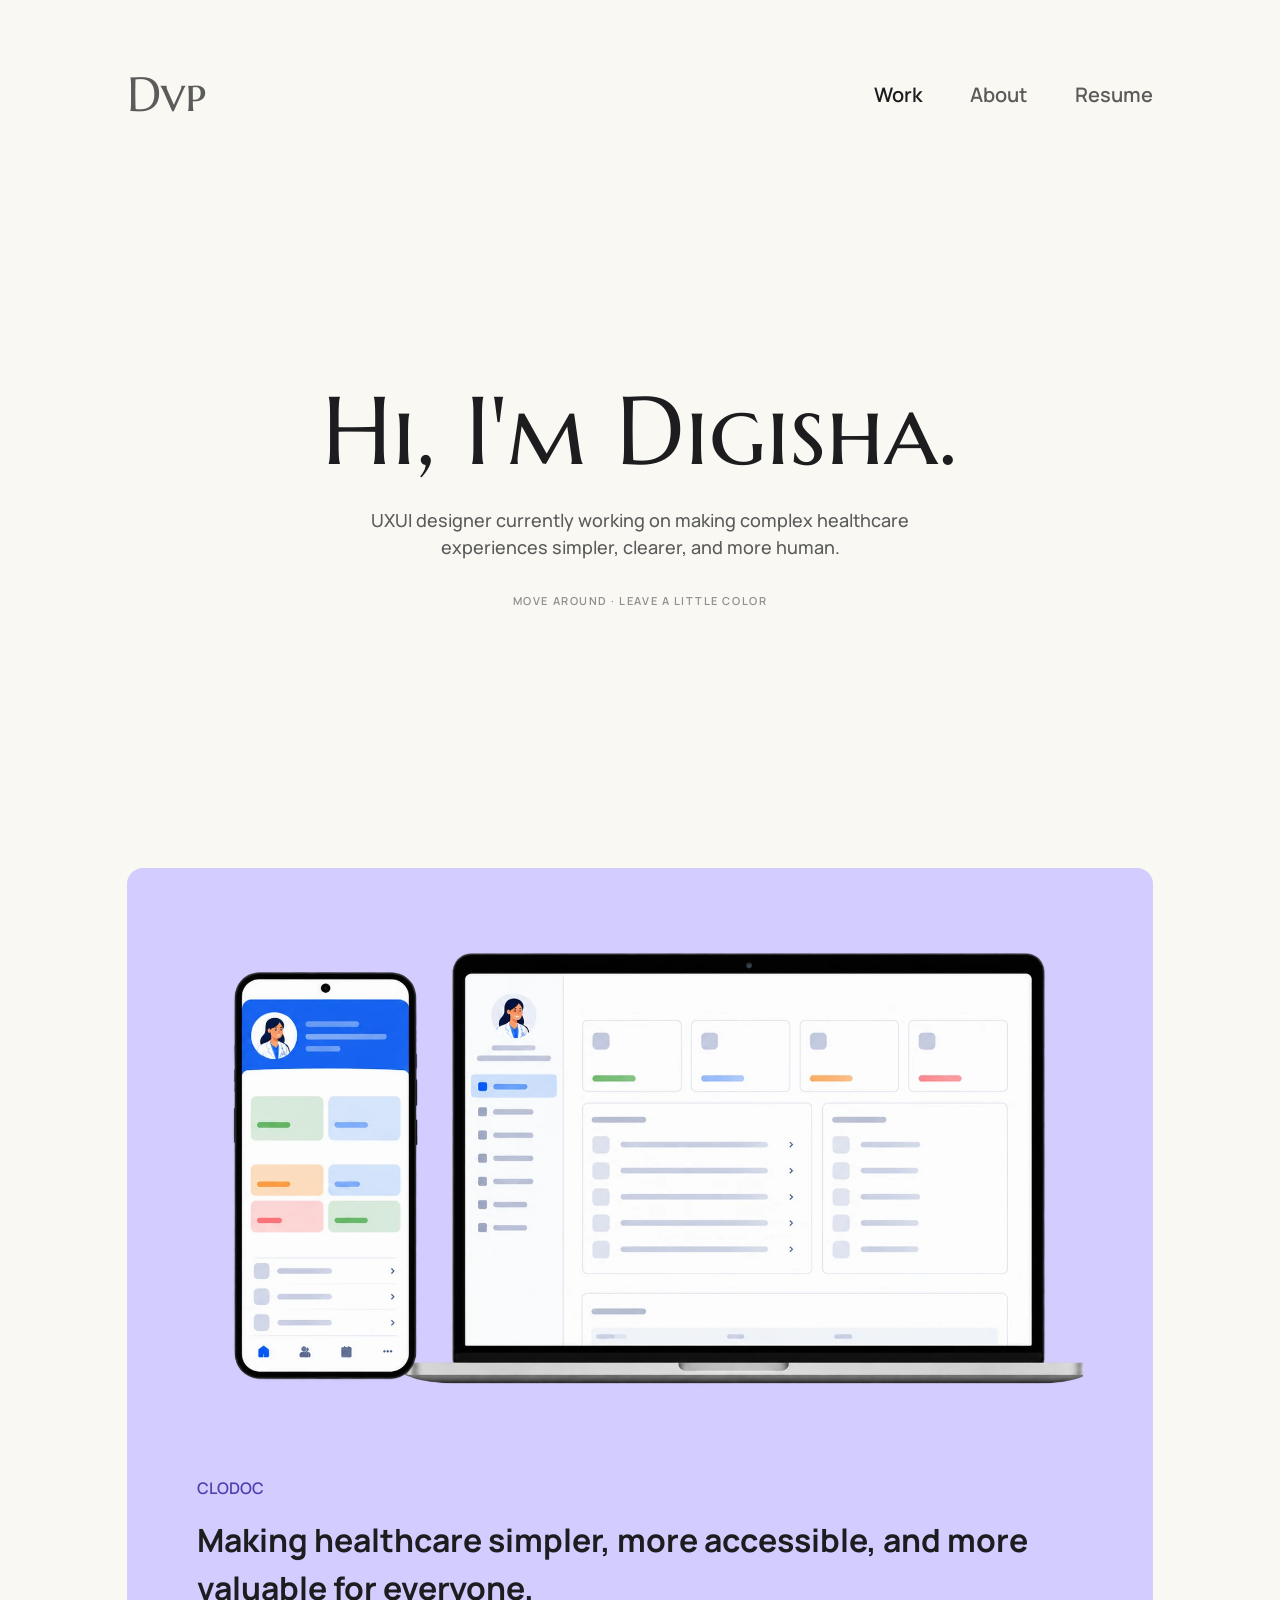
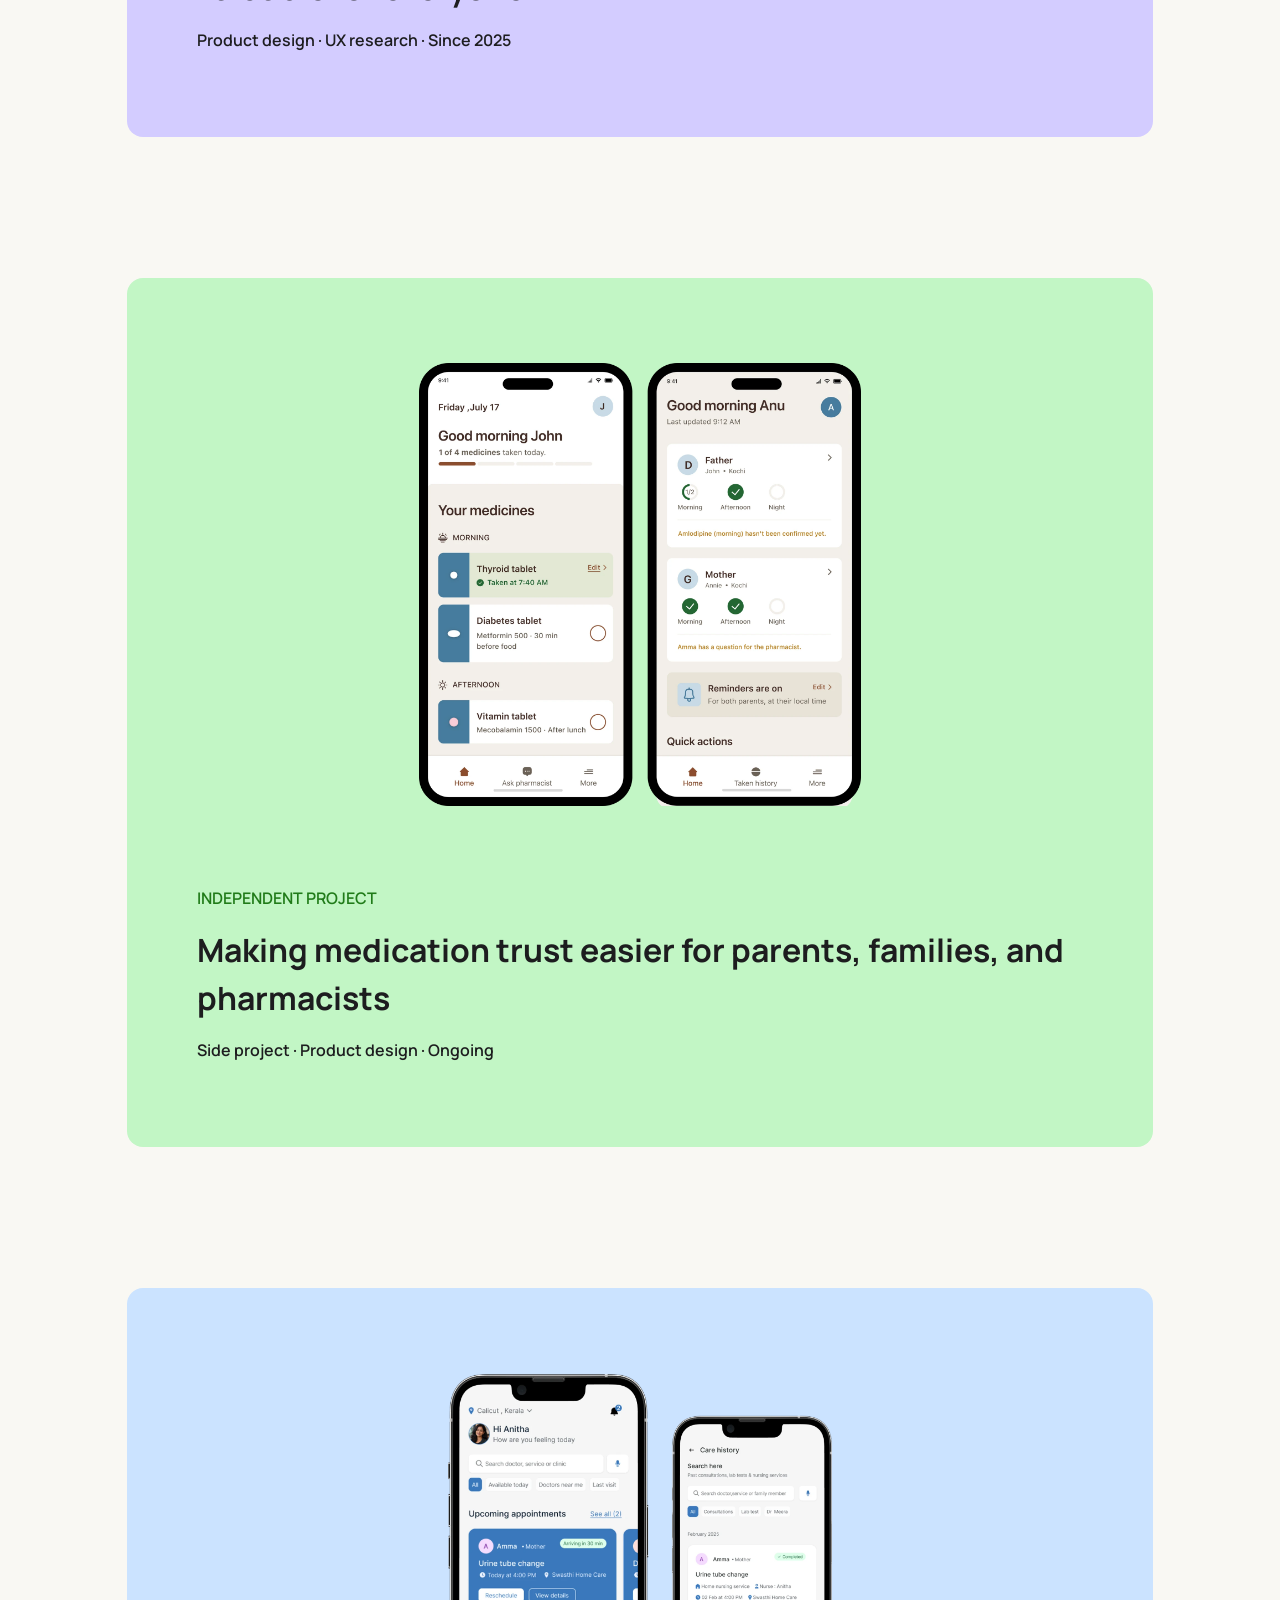
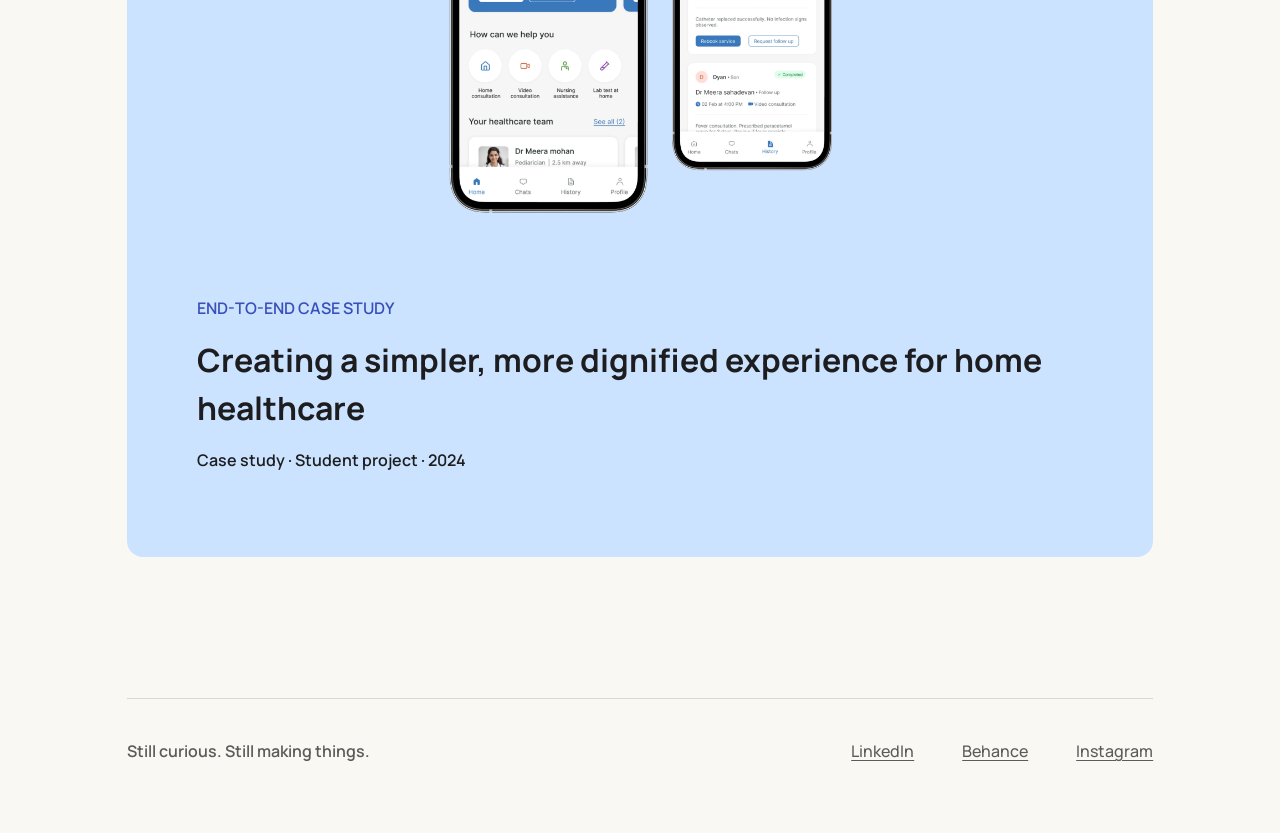
==== index.html @ 5f75dc88 "Link home healthcare card to DoorCare Behance case study" ====
<!DOCTYPE html>
<html lang="en">
<head>
<meta charset="utf-8">
<meta name="viewport" content="width=device-width, initial-scale=1, viewport-fit=cover">
<title>Digisha V P — UX/UI Designer</title>
<meta name="description" content="UX/UI designer making complex healthcare experiences simpler, clearer, and more human.">
<link rel="preconnect" href="https://fonts.googleapis.com">
<link rel="preconnect" href="https://fonts.gstatic.com" crossorigin>
<link href="https://fonts.googleapis.com/css2?family=Manrope:wght@500;600;700&family=Marcellus+SC&display=swap" rel="stylesheet">
<link rel="stylesheet" href="assets/css/index.css">
</head>
<body>
<div class="page">
  <header class="nav">
    <a class="brand" href="index.html" aria-label="Home">Dvp</a>
    <nav><ul>
      <li><a href="#work" aria-current="page">Work</a></li>
      <li><a href="about.html">About</a></li>
      <li><a href="#">Resume</a></li>
    </ul></nav>
  </header>

  <section class="hero" id="paintHero" aria-label="Introduction">
    <canvas class="paint-canvas" id="paintCanvas" aria-hidden="true"></canvas>
    <div class="hero-copy">
      <h1>Hi, I'm Digisha.</h1>
      <p>UXUI designer currently working on making complex healthcare experiences simpler, clearer, and more human.</p>
      <div class="paint-hint">Move around · leave a little color</div>
    </div>
  </section>

  <main class="work" id="work">
    <a class="tile t1" href="clodoc.html">
      <img class="shot" src="assets/images/index/img2.webp" alt="Clodoc patient app and doctor dashboard on phone and laptop">
      <div class="info">
        <p class="eyebrow">Clodoc</p>
        <h2>Making healthcare simpler, more accessible, and more valuable for everyone.</h2>
        <p class="meta">Product design · UX research · Since 2025</p>
      </div>
    </a>
    <a class="tile t2" href="takenright.html">
      <img class="shot" src="assets/images/index/img3.webp" alt="Medication app screens for parents, families, and pharmacists">
      <div class="info">
        <p class="eyebrow">Independent project</p>
        <h2>Making medication trust easier for parents, families, and pharmacists</h2>
        <p class="meta">Side project · Product design · Ongoing</p>
      </div>
    </a>
    <a class="tile t3" href="https://www.behance.net/gallery/248913789/DoorCare-Home-Healthcare-UX-Case-Study" target="_blank" rel="noopener">
      <img class="shot" src="assets/images/index/img4.webp" alt="Home healthcare app screens">
      <div class="info">
        <p class="eyebrow">End-to-end case study</p>
        <h2>Creating a simpler, more dignified experience for home healthcare</h2>
        <p class="meta">Case study · Student project · 2024</p>
      </div>
    </a>
  </main>

  <footer>
    <hr>
    <div class="foot">
      <p>Still curious. Still making things.</p>
      <ul>
        <li><a href="https://www.linkedin.com/in/digisha-v-p/" target="_blank" rel="noopener">LinkedIn</a></li>
        <li><a href="https://www.behance.net/digishavp" target="_blank" rel="noopener">Behance</a></li>
        <li><a href="https://www.instagram.com/geethstories" target="_blank" rel="noopener">Instagram</a></li>
      </ul>
    </div>
  </footer>
</div>

<script src="assets/js/index.js"></script>

</body>
</html>
---- assets/css/index.css ----
:root{
  color-scheme:light;
  --bg:#F9F8F3; --ink:#1D1D1F; --muted:#5B5B5B; --line:rgba(29,29,31,.14);
  --serif:'Marcellus SC',Georgia,'Times New Roman',serif;
  --sans:'Manrope',system-ui,-apple-system,'Segoe UI',Roboto,sans-serif;
  --gap:clamp(64px,11vw,160px);
  box-sizing:border-box;
  padding-top:env(safe-area-inset-top,0px);
  padding-bottom:env(safe-area-inset-bottom,0px);
}
html{scroll-padding-top:env(safe-area-inset-top,0px);scroll-behavior:smooth}
*,*::before,*::after{box-sizing:inherit}
body{margin:0;background:var(--bg);color:var(--ink);font-family:var(--sans);-webkit-font-smoothing:antialiased}
a{color:inherit;text-decoration:none}
.page{max-width:1180px;margin:0 auto;padding:clamp(24px,5.5vw,80px) clamp(20px,6vw,120px);display:flex;flex-direction:column;gap:var(--gap)}
/* nav */
.nav{display:flex;align-items:center;justify-content:space-between;gap:16px}
.brand{font-family:var(--serif);font-size:clamp(32px,4.5vw,48px);line-height:1}
.nav ul{display:flex;gap:clamp(20px,4.5vw,48px);list-style:none;margin:0;padding:0;font-weight:600;font-size:clamp(15px,1.9vw,20px)}
.nav a{color:var(--muted);transition:color .2s}
.nav a:hover,.nav a[aria-current]{color:var(--ink)}
/* hero */
  .hero{position:relative;display:flex;flex-direction:column;align-items:center;justify-content:center;text-align:center;min-height:clamp(420px,52vh,610px);padding:clamp(28px,5vw,58px) 0;overflow:hidden;border-radius:30px;cursor:url("../images/index/img1.png") 2 24, auto;isolation:isolate}
  .paint-canvas{position:absolute;inset:0;width:100%;height:100%;display:block;z-index:0;pointer-events:none}
  .hero-copy{position:relative;z-index:3;display:flex;flex-direction:column;align-items:center;gap:24px;max-width:760px;padding:20px 28px;background:rgba(249,248,243,.30);border-radius:28px;backdrop-filter:blur(2px);-webkit-backdrop-filter:blur(2px);pointer-events:none}
  h1{font-family:var(--serif);font-weight:400;font-size:clamp(44px,9vw,96px);line-height:1.1;margin:0}
  .hero p{margin:0;max-width:584px;font-weight:500;font-size:clamp(16px,1.8vw,18px);line-height:1.5;color:var(--muted)}
  .paint-hint{position:relative;z-index:3;margin-top:8px;font-size:11px;font-weight:600;letter-spacing:.14em;text-transform:uppercase;color:rgba(91,91,91,.68);pointer-events:none;transition:opacity .35s ease}
  .hero.has-paint .paint-hint{opacity:.35}
  @media (max-width:700px){
    .hero{min-height:390px;cursor:auto;border-radius:22px}
    .hero-copy{padding:18px 18px;border-radius:22px;background:rgba(249,248,243,.44)}
    .paint-hint{font-size:9px;letter-spacing:.12em}
  }

/* tiles */
.work{display:flex;flex-direction:column;gap:var(--gap)}
.tile{display:flex;flex-direction:column;gap:clamp(32px,8vw,80px);padding:clamp(32px,9vw,85px) clamp(20px,7.5vw,70px);border-radius:16px;overflow:hidden;transition:transform .35s ease,box-shadow .35s ease}
.tile:hover{transform:translateY(-4px);box-shadow:0 18px 40px rgba(29,29,31,.08)}
.shot{width:100%;aspect-ratio:2/1;object-fit:contain;border-radius:16px;display:block}
.t1 .shot{object-fit:cover}
.info{display:flex;flex-direction:column;gap:16px;line-height:1.5}
.eyebrow{font-size:16px;font-weight:600;text-transform:uppercase;margin:0}
.info h2{font-size:clamp(22px,3.6vw,32px);font-weight:700;margin:0;line-height:1.5}
.meta{font-size:16px;font-weight:600;margin:0}
.t1{background:#D3CCFF}.t1 .eyebrow{color:#4E3EAF}
.t2{background:#C2F6C5}.t2 .eyebrow{color:#207B19}
.t3{background:#CBE3FF}.t3 .eyebrow{color:#394FBA}
/* footer */
footer{display:flex;flex-direction:column;gap:40px;color:var(--muted);font-size:16px}
footer hr{border:0;border-top:1px solid var(--line);margin:0;width:100%}
.foot{display:flex;flex-wrap:wrap;align-items:center;justify-content:space-between;gap:16px 48px}
.foot p{margin:0;font-weight:600;line-height:1.5}
.foot ul{display:flex;flex-wrap:wrap;gap:12px 48px;list-style:none;margin:0;padding:0;font-weight:500}
.foot a{text-decoration:underline;text-decoration-thickness:1px;text-underline-offset:3px;transition:color .2s}
.foot a:hover{color:var(--ink)}
:focus-visible{outline:2px solid #4E3EAF;outline-offset:3px;border-radius:4px}
@media (max-width:560px){.foot{flex-direction:column;align-items:flex-start}}
@media (prefers-reduced-motion:reduce){html{scroll-behavior:auto}.tile,.tile:hover{transition:none;transform:none}.hero{cursor:auto}}
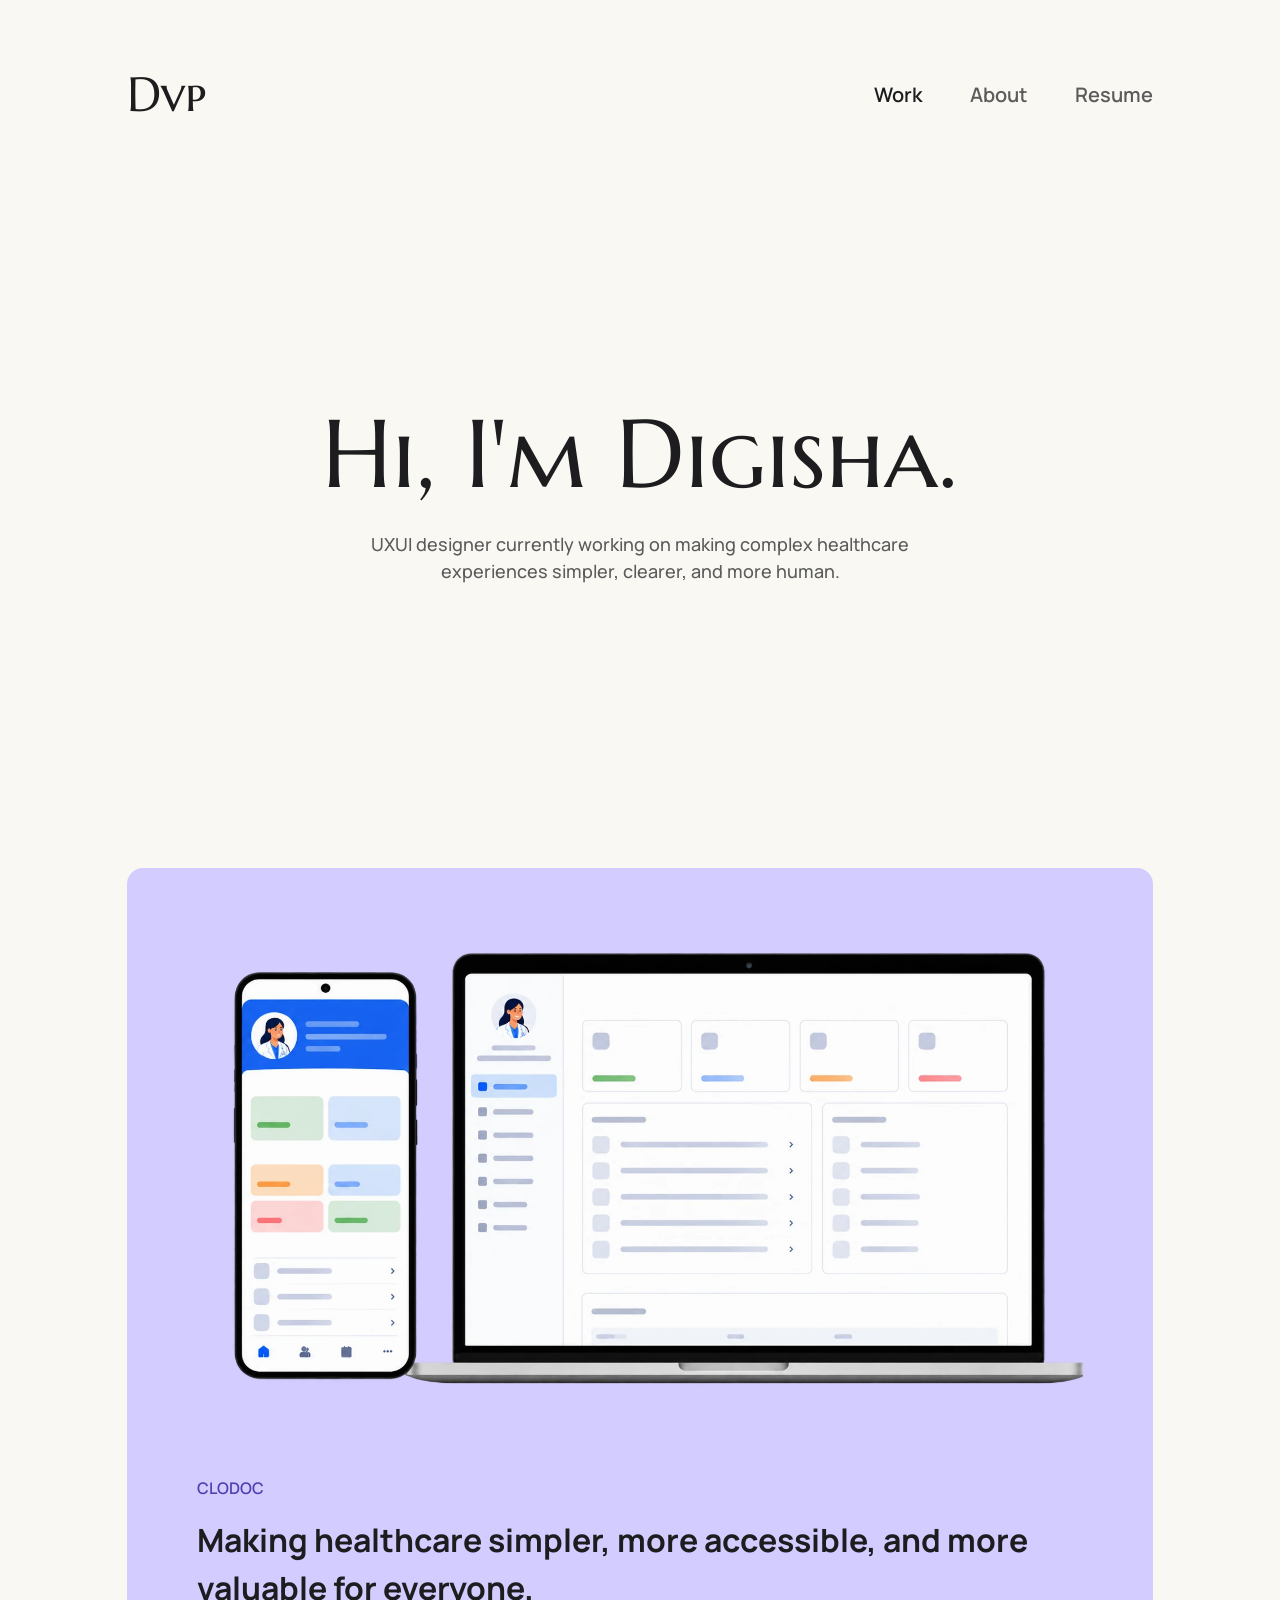
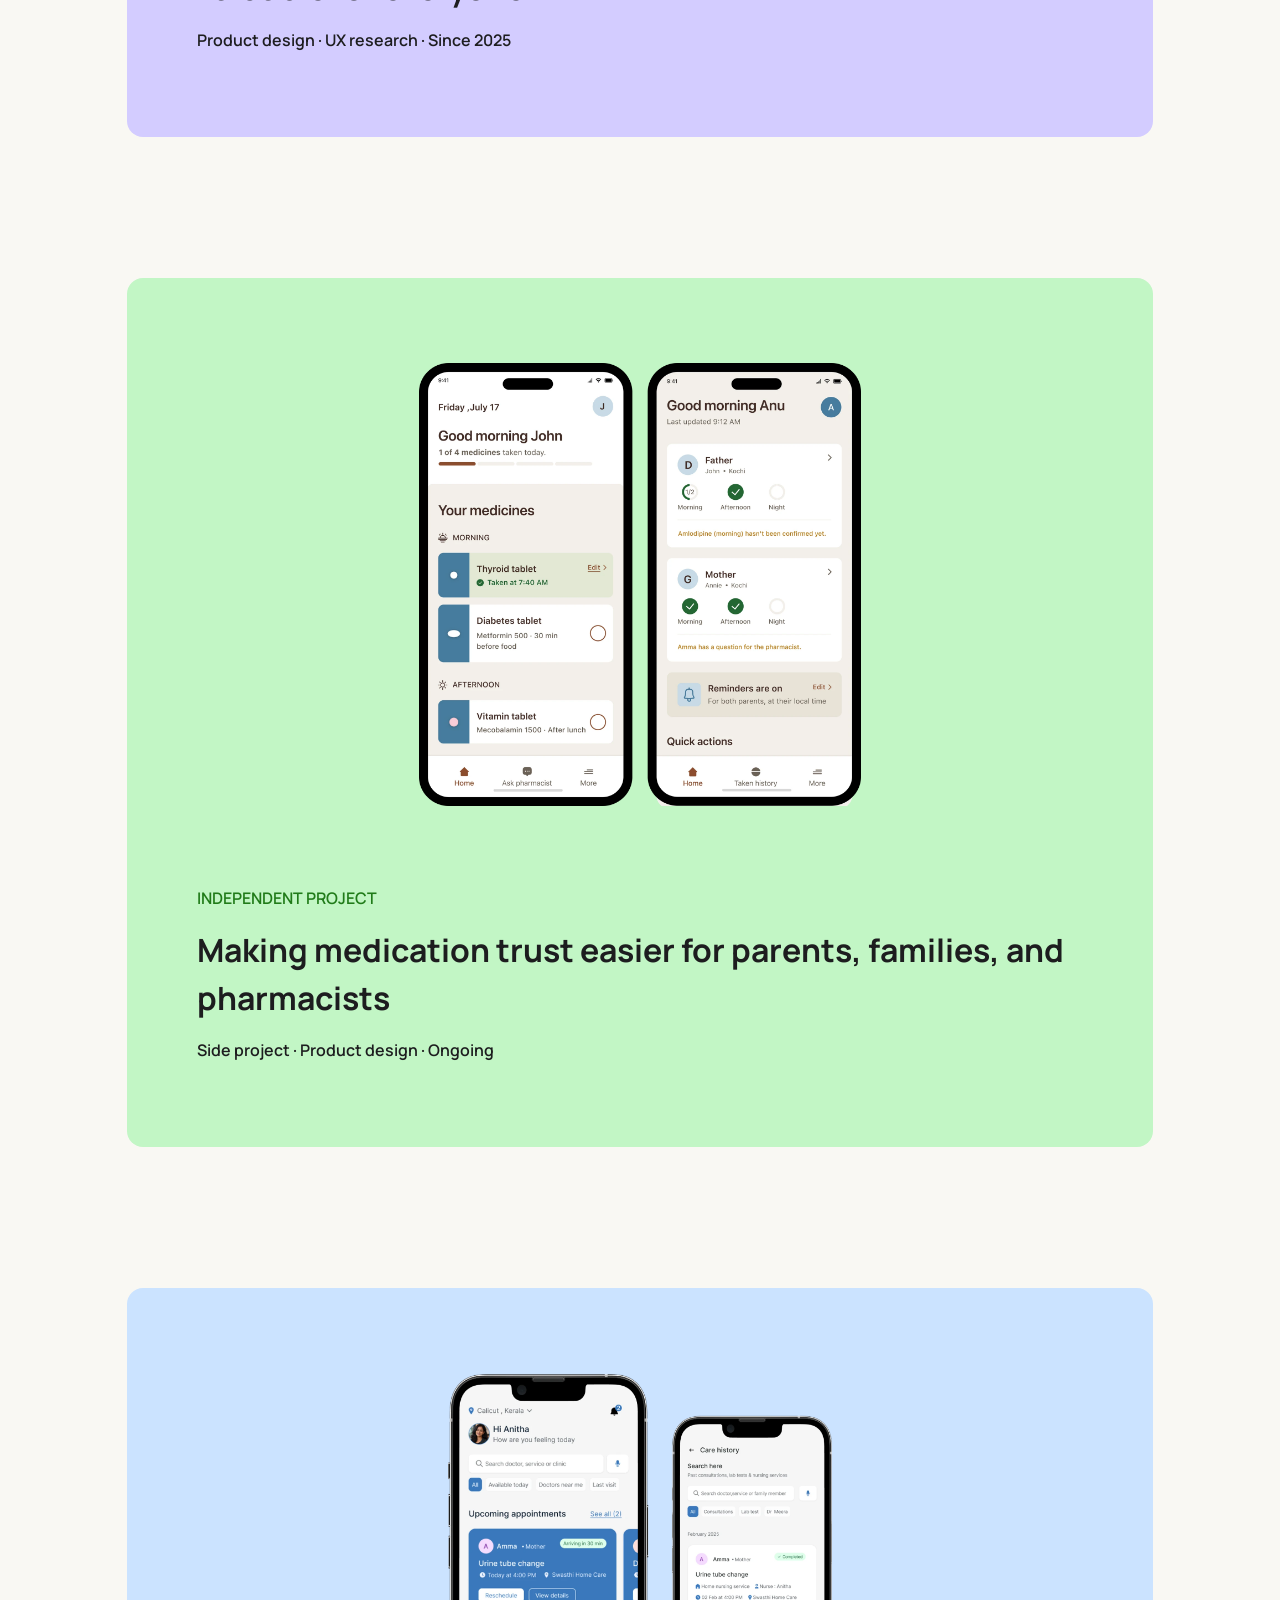
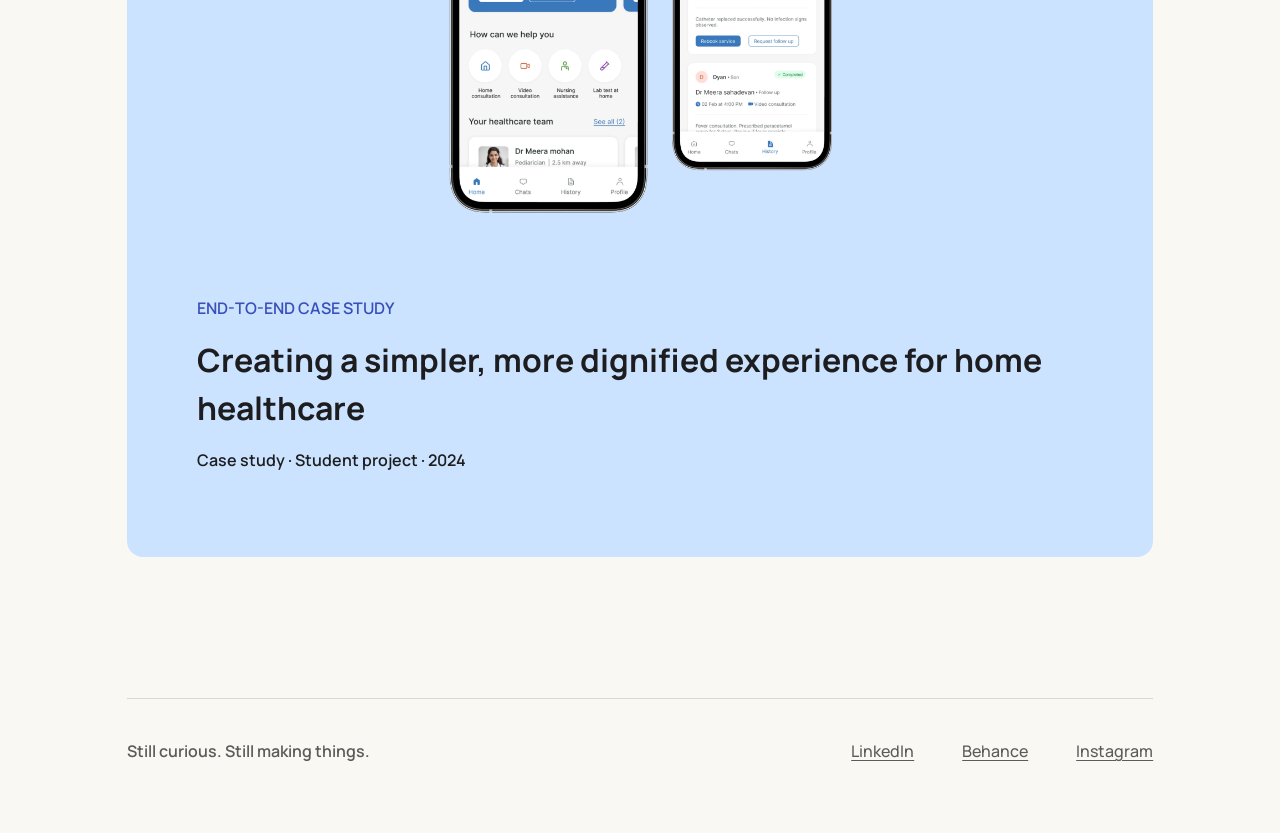
==== commit e9b77d57: "Remove paint hint text and unused styles from hero section" ====
--- a/index.html
+++ b/index.html
@@ -26,7 +26,6 @@
     <div class="hero-copy">
       <h1>Hi, I'm Digisha.</h1>
       <p>UXUI designer currently working on making complex healthcare experiences simpler, clearer, and more human.</p>
-      <div class="paint-hint">Move around · leave a little color</div>
     </div>
   </section>
 
@@ -71,6 +70,11 @@
 </div>
 
 <script src="assets/js/index.js"></script>
-
+<script src="assets/js/easter-egg.js" defer></script>
+<!--
+  Hey curious developer! 🕵️‍♀️
+  Open the DevTools Console (F12) for a little easter egg!
+  👉 dvp.help()
+-->
 </body>
 </html>
--- a/assets/css/index.css
+++ b/assets/css/index.css
@@ -16,22 +16,20 @@
 .page{max-width:1180px;margin:0 auto;padding:clamp(24px,5.5vw,80px) clamp(20px,6vw,120px);display:flex;flex-direction:column;gap:var(--gap)}
 /* nav */
 .nav{display:flex;align-items:center;justify-content:space-between;gap:16px}
-.brand{font-family:var(--serif);font-size:clamp(32px,4.5vw,48px);line-height:1}
+.brand{font-family:var(--serif);font-size:clamp(32px,4.5vw,48px);line-height:1;color:var(--ink)}
+.brand:hover{color:var(--ink)}
 .nav ul{display:flex;gap:clamp(20px,4.5vw,48px);list-style:none;margin:0;padding:0;font-weight:600;font-size:clamp(15px,1.9vw,20px)}
-.nav a{color:var(--muted);transition:color .2s}
-.nav a:hover,.nav a[aria-current]{color:var(--ink)}
+.nav nav a{color:var(--muted);transition:color .2s}
+.nav nav a:hover,.nav nav a[aria-current]{color:var(--ink)}
 /* hero */
   .hero{position:relative;display:flex;flex-direction:column;align-items:center;justify-content:center;text-align:center;min-height:clamp(420px,52vh,610px);padding:clamp(28px,5vw,58px) 0;overflow:hidden;border-radius:30px;cursor:url("../images/index/img1.png") 2 24, auto;isolation:isolate}
   .paint-canvas{position:absolute;inset:0;width:100%;height:100%;display:block;z-index:0;pointer-events:none}
   .hero-copy{position:relative;z-index:3;display:flex;flex-direction:column;align-items:center;gap:24px;max-width:760px;padding:20px 28px;background:rgba(249,248,243,.30);border-radius:28px;backdrop-filter:blur(2px);-webkit-backdrop-filter:blur(2px);pointer-events:none}
   h1{font-family:var(--serif);font-weight:400;font-size:clamp(44px,9vw,96px);line-height:1.1;margin:0}
   .hero p{margin:0;max-width:584px;font-weight:500;font-size:clamp(16px,1.8vw,18px);line-height:1.5;color:var(--muted)}
-  .paint-hint{position:relative;z-index:3;margin-top:8px;font-size:11px;font-weight:600;letter-spacing:.14em;text-transform:uppercase;color:rgba(91,91,91,.68);pointer-events:none;transition:opacity .35s ease}
-  .hero.has-paint .paint-hint{opacity:.35}
   @media (max-width:700px){
     .hero{min-height:390px;cursor:auto;border-radius:22px}
     .hero-copy{padding:18px 18px;border-radius:22px;background:rgba(249,248,243,.44)}
-    .paint-hint{font-size:9px;letter-spacing:.12em}
   }
 
 /* tiles */
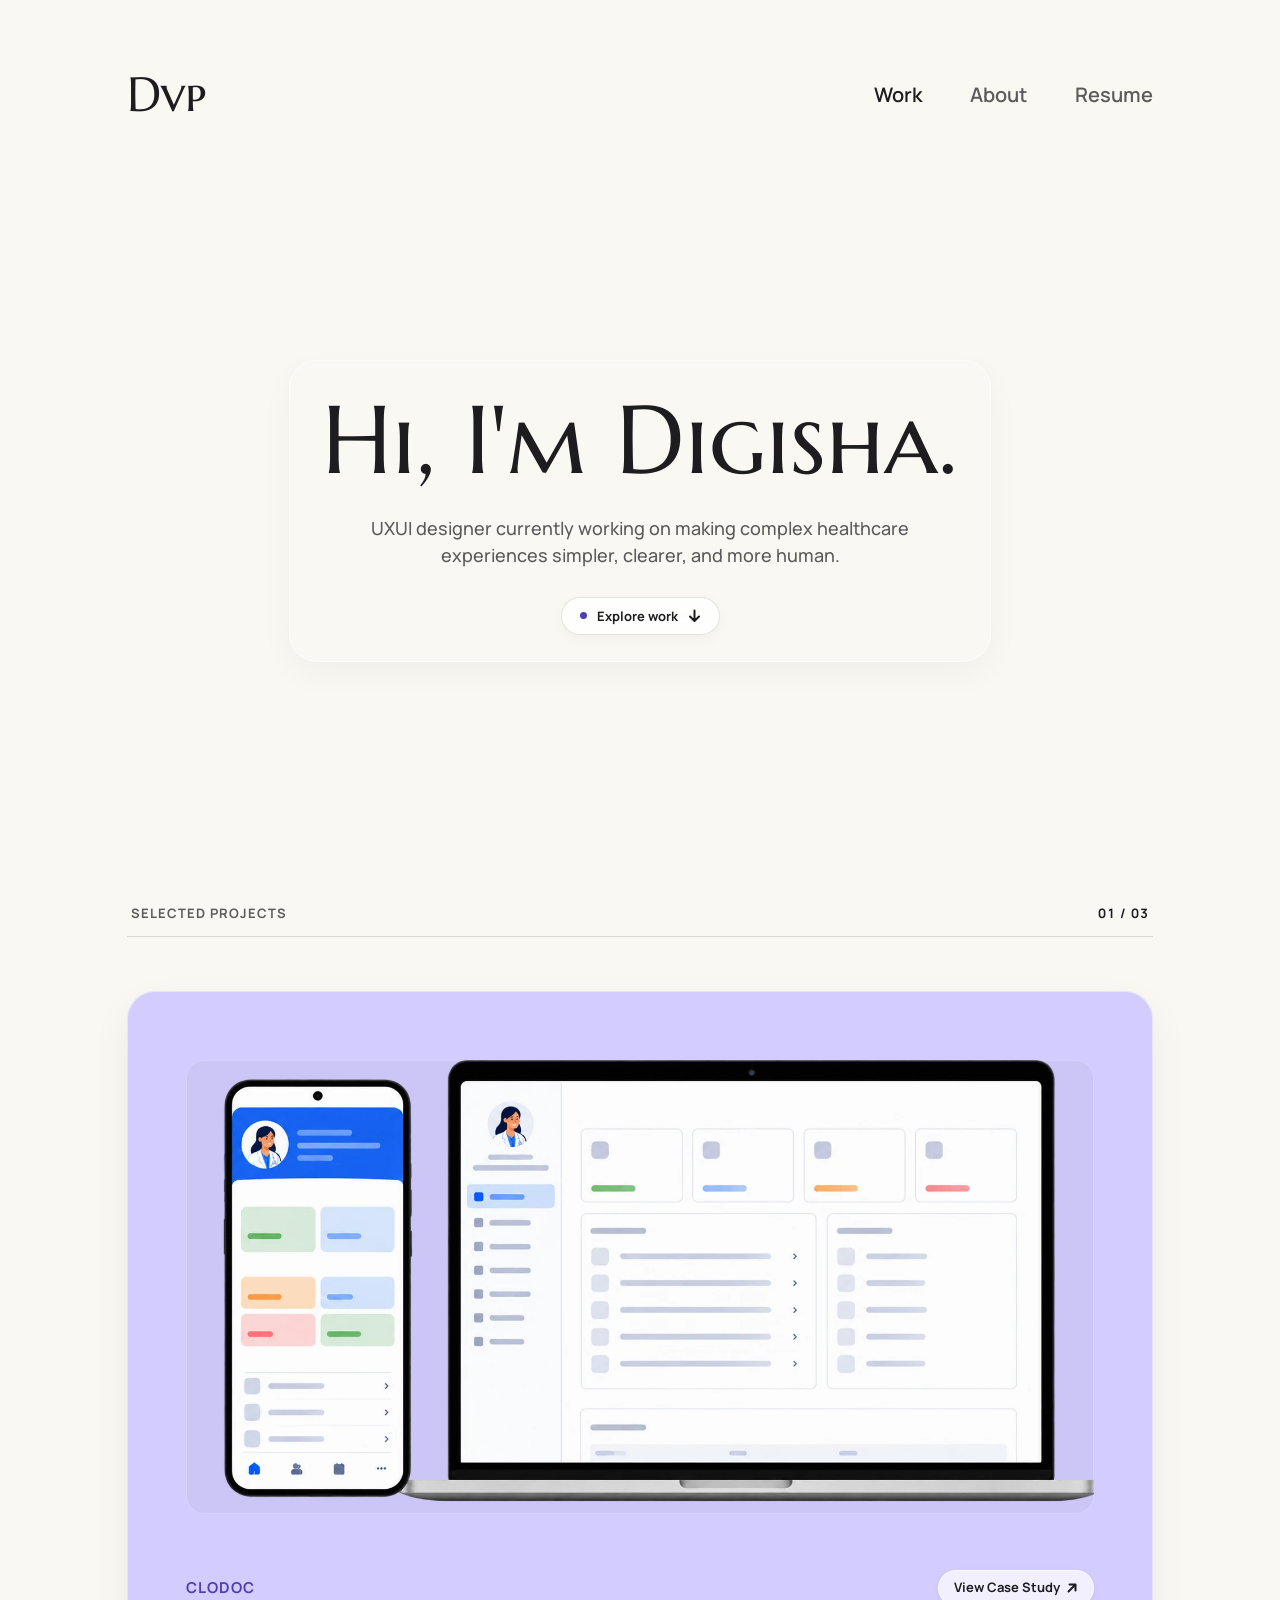
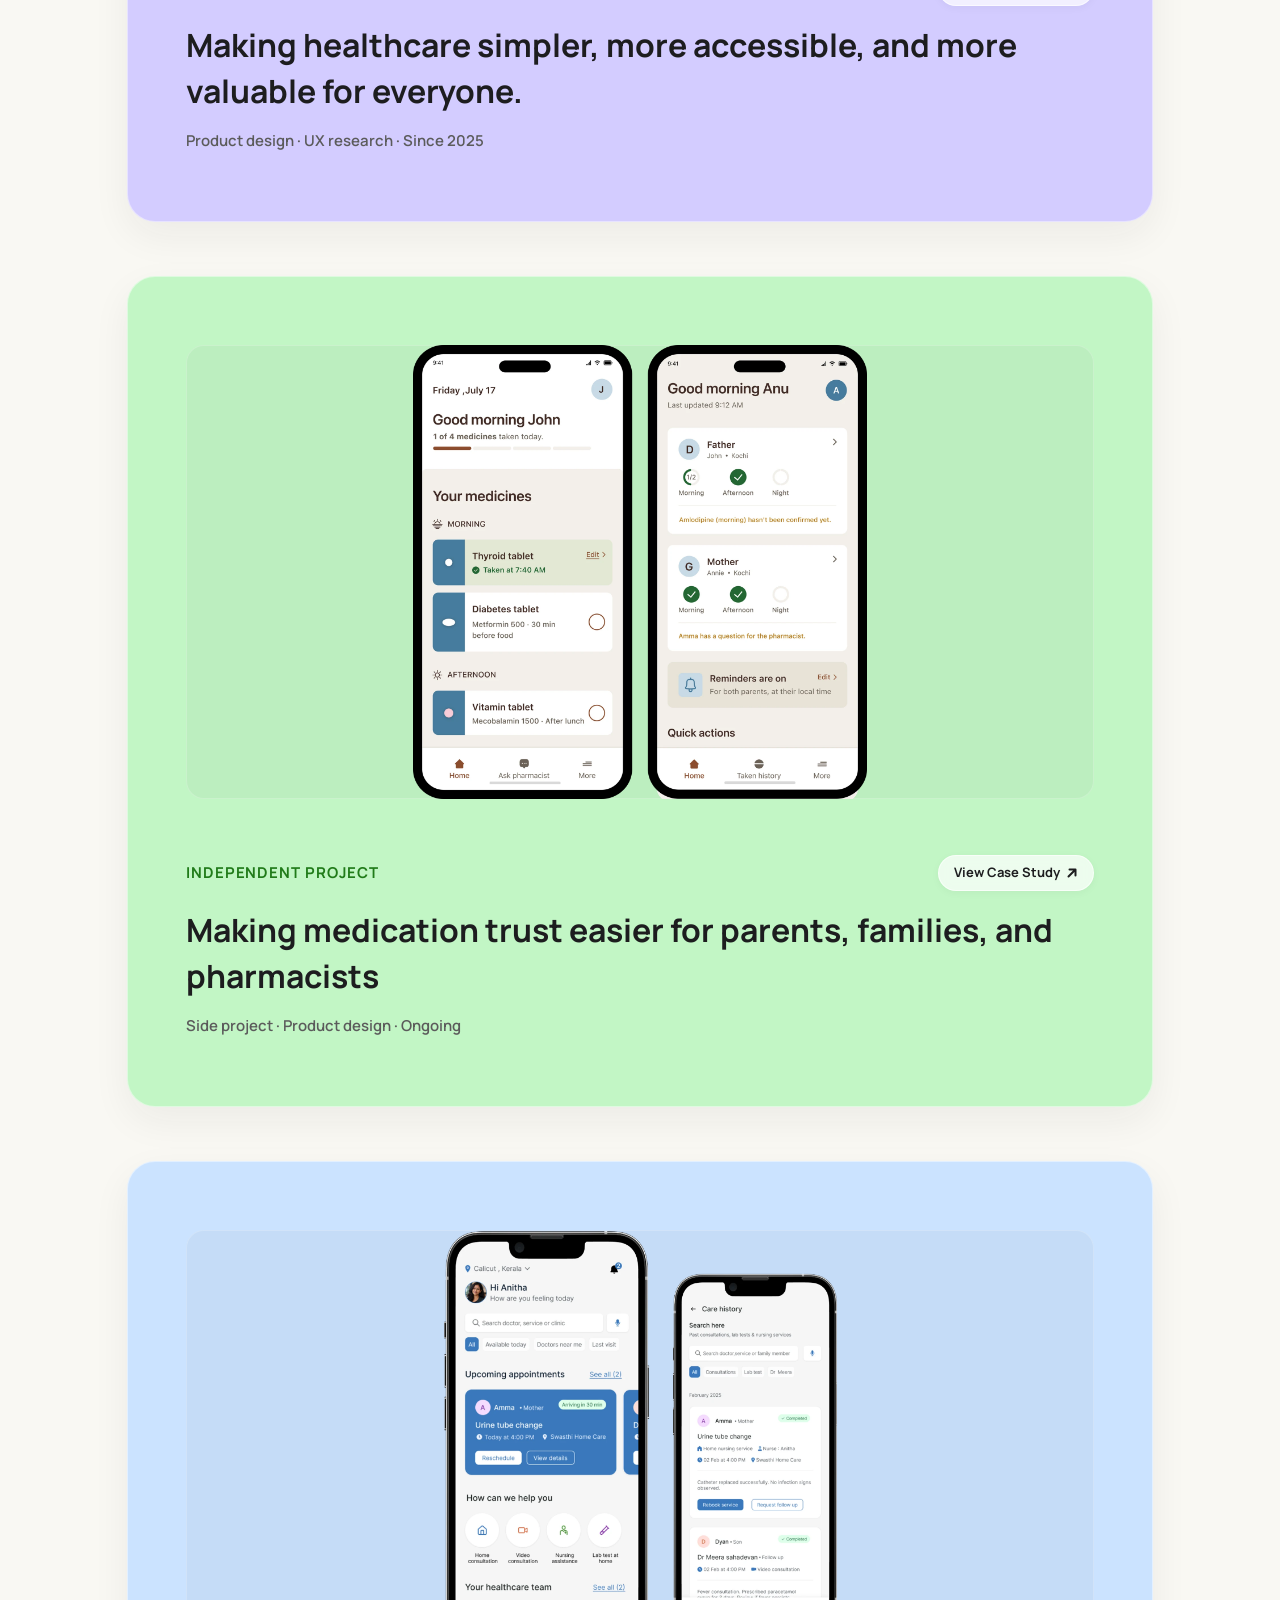
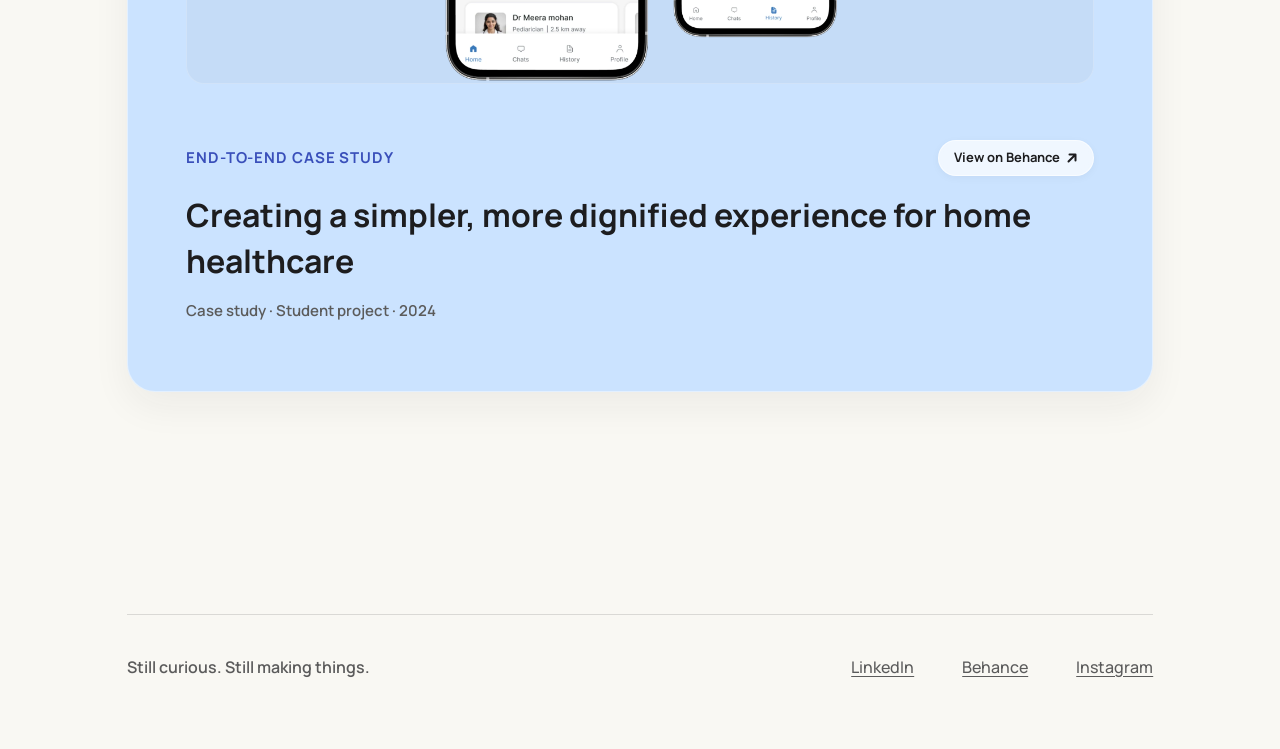
==== commit dd671d36: "feat: add sticky card stacking, interactive scroll cues, precision chapter navigation, and next-proj" ====
--- a/index.html
+++ b/index.html
@@ -26,30 +26,57 @@
     <div class="hero-copy">
       <h1>Hi, I'm Digisha.</h1>
       <p>UXUI designer currently working on making complex healthcare experiences simpler, clearer, and more human.</p>
+      <a class="scroll-cue" href="#work" id="scrollCue" aria-label="Explore featured work">
+        <span class="scroll-cue-dot"></span>
+        <span class="scroll-cue-text">Explore work</span>
+        <svg class="scroll-cue-arrow" width="13" height="13" viewBox="0 0 13 13" fill="none" stroke="currentColor" stroke-width="2" stroke-linecap="round" stroke-linejoin="round" aria-hidden="true">
+          <path d="M6.5 1.5v10M2 7.5l4.5 4.5 4.5-4.5"/>
+        </svg>
+      </a>
     </div>
   </section>
 
-  <main class="work" id="work">
-    <a class="tile t1" href="clodoc.html">
-      <img class="shot" src="assets/images/index/img2.webp" alt="Clodoc patient app and doctor dashboard on phone and laptop">
+  <main class="work" id="work" aria-label="Featured Work">
+    <div class="work-header">
+      <span class="work-label">Selected Projects</span>
+      <span class="work-counter" aria-live="polite"><span class="work-active-idx" id="activeWorkIdx">01</span> / 03</span>
+    </div>
+
+    <a class="tile t1" href="clodoc.html" data-index="1" aria-label="Clodoc Case Study">
+      <div class="shot-wrap">
+        <img class="shot" src="assets/images/index/img2.webp" alt="Clodoc patient app and doctor dashboard on phone and laptop">
+      </div>
       <div class="info">
-        <p class="eyebrow">Clodoc</p>
+        <div class="info-top">
+          <p class="eyebrow">Clodoc</p>
+          <span class="card-action">View Case Study <svg width="12" height="12" viewBox="0 0 12 12" fill="none" stroke="currentColor" stroke-width="2" stroke-linecap="round" stroke-linejoin="round" aria-hidden="true"><path d="M2.5 9.5 9.5 2.5M3.5 2.5h6v6"/></svg></span>
+        </div>
         <h2>Making healthcare simpler, more accessible, and more valuable for everyone.</h2>
         <p class="meta">Product design · UX research · Since 2025</p>
       </div>
     </a>
-    <a class="tile t2" href="takenright.html">
-      <img class="shot" src="assets/images/index/img3.webp" alt="Medication app screens for parents, families, and pharmacists">
+    <a class="tile t2" href="takenright.html" data-index="2" aria-label="TakenRight Case Study">
+      <div class="shot-wrap">
+        <img class="shot" src="assets/images/index/img3.webp" alt="Medication app screens for parents, families, and pharmacists">
+      </div>
       <div class="info">
-        <p class="eyebrow">Independent project</p>
+        <div class="info-top">
+          <p class="eyebrow">Independent project</p>
+          <span class="card-action">View Case Study <svg width="12" height="12" viewBox="0 0 12 12" fill="none" stroke="currentColor" stroke-width="2" stroke-linecap="round" stroke-linejoin="round" aria-hidden="true"><path d="M2.5 9.5 9.5 2.5M3.5 2.5h6v6"/></svg></span>
+        </div>
         <h2>Making medication trust easier for parents, families, and pharmacists</h2>
         <p class="meta">Side project · Product design · Ongoing</p>
       </div>
     </a>
-    <a class="tile t3" href="https://www.behance.net/gallery/248913789/DoorCare-Home-Healthcare-UX-Case-Study" target="_blank" rel="noopener">
-      <img class="shot" src="assets/images/index/img4.webp" alt="Home healthcare app screens">
+    <a class="tile t3" href="https://www.behance.net/gallery/248913789/DoorCare-Home-Healthcare-UX-Case-Study" target="_blank" rel="noopener" data-index="3" aria-label="DoorCare Case Study on Behance">
+      <div class="shot-wrap">
+        <img class="shot" src="assets/images/index/img4.webp" alt="Home healthcare app screens">
+      </div>
       <div class="info">
-        <p class="eyebrow">End-to-end case study</p>
+        <div class="info-top">
+          <p class="eyebrow">End-to-end case study</p>
+          <span class="card-action">View on Behance <svg width="12" height="12" viewBox="0 0 12 12" fill="none" stroke="currentColor" stroke-width="2" stroke-linecap="round" stroke-linejoin="round" aria-hidden="true"><path d="M2.5 9.5 9.5 2.5M3.5 2.5h6v6"/></svg></span>
+        </div>
         <h2>Creating a simpler, more dignified experience for home healthcare</h2>
         <p class="meta">Case study · Student project · 2024</p>
       </div>
--- a/assets/css/index.css
+++ b/assets/css/index.css
@@ -22,29 +22,68 @@
 .nav nav a{color:var(--muted);transition:color .2s}
 .nav nav a:hover,.nav nav a[aria-current]{color:var(--ink)}
 /* hero */
-  .hero{position:relative;display:flex;flex-direction:column;align-items:center;justify-content:center;text-align:center;min-height:clamp(420px,52vh,610px);padding:clamp(28px,5vw,58px) 0;overflow:hidden;border-radius:30px;cursor:url("../images/index/img1.png") 2 24, auto;isolation:isolate}
+  .hero{position:relative;display:flex;flex-direction:column;align-items:center;justify-content:center;text-align:center;min-height:clamp(440px,56vh,630px);padding:clamp(28px,5vw,58px) 0;overflow:hidden;border-radius:30px;cursor:url("../images/index/img1.png") 2 24, auto;isolation:isolate}
   .paint-canvas{position:absolute;inset:0;width:100%;height:100%;display:block;z-index:0;pointer-events:none}
-  .hero-copy{position:relative;z-index:3;display:flex;flex-direction:column;align-items:center;gap:24px;max-width:760px;padding:20px 28px;background:rgba(249,248,243,.30);border-radius:28px;backdrop-filter:blur(2px);-webkit-backdrop-filter:blur(2px);pointer-events:none}
+  .hero-copy{position:relative;z-index:3;display:flex;flex-direction:column;align-items:center;gap:22px;max-width:760px;padding:26px 32px;background:rgba(249,248,243,.45);border-radius:28px;backdrop-filter:blur(8px);-webkit-backdrop-filter:blur(8px);border:1px solid rgba(255,255,255,.5);box-shadow:0 12px 32px rgba(29,29,31,.04);transition:transform .2s ease-out,opacity .2s ease-out;will-change:transform,opacity}
   h1{font-family:var(--serif);font-weight:400;font-size:clamp(44px,9vw,96px);line-height:1.1;margin:0}
   .hero p{margin:0;max-width:584px;font-weight:500;font-size:clamp(16px,1.8vw,18px);line-height:1.5;color:var(--muted)}
+
+  /* hero scroll cue */
+  .scroll-cue{display:inline-flex;align-items:center;gap:10px;padding:9px 18px;margin-top:6px;border-radius:999px;background:rgba(255,255,255,.75);border:1px solid rgba(29,29,31,.12);color:var(--ink);font-size:13px;font-weight:700;text-decoration:none;pointer-events:auto;cursor:pointer;backdrop-filter:blur(8px);-webkit-backdrop-filter:blur(8px);box-shadow:0 4px 14px rgba(29,29,31,.04);transition:transform .25s cubic-bezier(.16,1,.3,1),box-shadow .25s ease,background .25s ease}
+  .scroll-cue:hover{background:rgba(255,255,255,.98);transform:translateY(2px);box-shadow:0 8px 22px rgba(29,29,31,.1)}
+  .scroll-cue-dot{width:7px;height:7px;border-radius:50%;background:#4E3EAF;animation:pulseCue 2s infinite ease-in-out}
+  .scroll-cue-arrow{animation:floatArrow 2s infinite ease-in-out;transition:transform .2s ease}
+  .scroll-cue:hover .scroll-cue-arrow{transform:translateY(3px)}
+  @keyframes pulseCue{0%,100%{transform:scale(1);opacity:.9}50%{transform:scale(1.5);opacity:.4}}
+  @keyframes floatArrow{0%,100%{transform:translateY(0)}50%{transform:translateY(3px)}}
+
   @media (max-width:700px){
     .hero{min-height:390px;cursor:auto;border-radius:22px}
-    .hero-copy{padding:18px 18px;border-radius:22px;background:rgba(249,248,243,.44)}
+    .hero-copy{padding:20px 18px;border-radius:22px;background:rgba(249,248,243,.65)}
   }
 
-/* tiles */
-.work{display:flex;flex-direction:column;gap:var(--gap)}
-.tile{display:flex;flex-direction:column;gap:clamp(32px,8vw,80px);padding:clamp(32px,9vw,85px) clamp(20px,7.5vw,70px);border-radius:16px;overflow:hidden;transition:transform .35s ease,box-shadow .35s ease}
-.tile:hover{transform:translateY(-4px);box-shadow:0 18px 40px rgba(29,29,31,.08)}
-.shot{width:100%;aspect-ratio:2/1;object-fit:contain;border-radius:16px;display:block}
+/* tiles / work section */
+.work{position:relative;display:flex;flex-direction:column;gap:clamp(32px,6vh,72px);padding-bottom:clamp(48px,9vh,110px)}
+.work-header{display:flex;align-items:center;justify-content:space-between;padding:0 4px 14px;border-bottom:1px solid var(--line);font-size:13px;font-weight:700;text-transform:uppercase;letter-spacing:.08em;color:var(--muted)}
+.work-counter{font-variant-numeric:tabular-nums;font-weight:700;color:var(--ink)}
+
+.tile{
+  position:sticky;
+  top:calc(clamp(60px,8.5vh,105px) + var(--stack-offset, 0px));
+  display:flex;
+  flex-direction:column;
+  gap:clamp(26px,5.5vw,56px);
+  padding:clamp(28px,6vw,68px) clamp(20px,5.5vw,58px);
+  border-radius:28px;
+  overflow:hidden;
+  border:1px solid rgba(255,255,255,.45);
+  box-shadow:0 14px 38px rgba(29,29,31,.06);
+  transform-origin:center top;
+  transition:transform .35s cubic-bezier(.16,1,.3,1),box-shadow .35s ease,filter .35s ease,opacity .35s ease;
+  will-change:transform,filter;
+}
+.tile:hover{transform:translateY(-4px);box-shadow:0 24px 50px rgba(29,29,31,.12)}
+
+.shot-wrap{width:100%;overflow:hidden;border-radius:18px;background:rgba(0,0,0,.03);box-shadow:inset 0 0 0 1px rgba(255,255,255,.2)}
+.shot{width:100%;aspect-ratio:2/1;object-fit:contain;border-radius:18px;display:block;transition:transform .6s cubic-bezier(.16,1,.3,1)}
 .t1 .shot{object-fit:cover}
+.tile:hover .shot{transform:scale(1.025)}
+
 .info{display:flex;flex-direction:column;gap:16px;line-height:1.5}
-.eyebrow{font-size:16px;font-weight:600;text-transform:uppercase;margin:0}
-.info h2{font-size:clamp(22px,3.6vw,32px);font-weight:700;margin:0;line-height:1.5}
-.meta{font-size:16px;font-weight:600;margin:0}
-.t1{background:#D3CCFF}.t1 .eyebrow{color:#4E3EAF}
-.t2{background:#C2F6C5}.t2 .eyebrow{color:#207B19}
-.t3{background:#CBE3FF}.t3 .eyebrow{color:#394FBA}
+.info-top{display:flex;align-items:center;justify-content:space-between;gap:16px}
+.eyebrow{font-size:15px;font-weight:700;text-transform:uppercase;letter-spacing:.06em;margin:0}
+.card-action{display:inline-flex;align-items:center;gap:6px;font-size:13px;font-weight:700;color:var(--ink);padding:7px 15px;background:rgba(255,255,255,.7);border-radius:999px;backdrop-filter:blur(6px);-webkit-backdrop-filter:blur(6px);border:1px solid rgba(255,255,255,.6);box-shadow:0 2px 8px rgba(29,29,31,.04);transition:all .25s cubic-bezier(.16,1,.3,1)}
+.card-action svg{transition:transform .25s ease}
+.tile:hover .card-action{background:rgba(255,255,255,.98);transform:translateX(3px);box-shadow:0 6px 16px rgba(29,29,31,.08)}
+.tile:hover .card-action svg{transform:translate(2px,-2px)}
+
+.info h2{font-size:clamp(22px,3.6vw,32px);font-weight:700;margin:0;line-height:1.45}
+.meta{font-size:15px;font-weight:600;margin:0;color:var(--muted)}
+
+.t1{background:#D3CCFF;z-index:1;--stack-offset:0px}.t1 .eyebrow{color:#4E3EAF}
+.t2{background:#C2F6C5;z-index:2;--stack-offset:22px}.t2 .eyebrow{color:#207B19}
+.t3{background:#CBE3FF;z-index:3;--stack-offset:44px}.t3 .eyebrow{color:#394FBA}
+
 /* footer */
 footer{display:flex;flex-direction:column;gap:40px;color:var(--muted);font-size:16px}
 footer hr{border:0;border-top:1px solid var(--line);margin:0;width:100%}
@@ -54,5 +93,13 @@
 .foot a{text-decoration:underline;text-decoration-thickness:1px;text-underline-offset:3px;transition:color .2s}
 .foot a:hover{color:var(--ink)}
 :focus-visible{outline:2px solid #4E3EAF;outline-offset:3px;border-radius:4px}
+@media (max-width:768px){
+  .tile{position:relative;top:auto !important;border-radius:20px;transform:none !important}
+}
 @media (max-width:560px){.foot{flex-direction:column;align-items:flex-start}}
-@media (prefers-reduced-motion:reduce){html{scroll-behavior:auto}.tile,.tile:hover{transition:none;transform:none}.hero{cursor:auto}}
+@media (prefers-reduced-motion:reduce){
+  html{scroll-behavior:auto}
+  .tile,.tile:hover{transition:none;transform:none;filter:none}
+  .hero{cursor:auto}
+  .scroll-cue-dot,.scroll-cue-arrow{animation:none}
+}
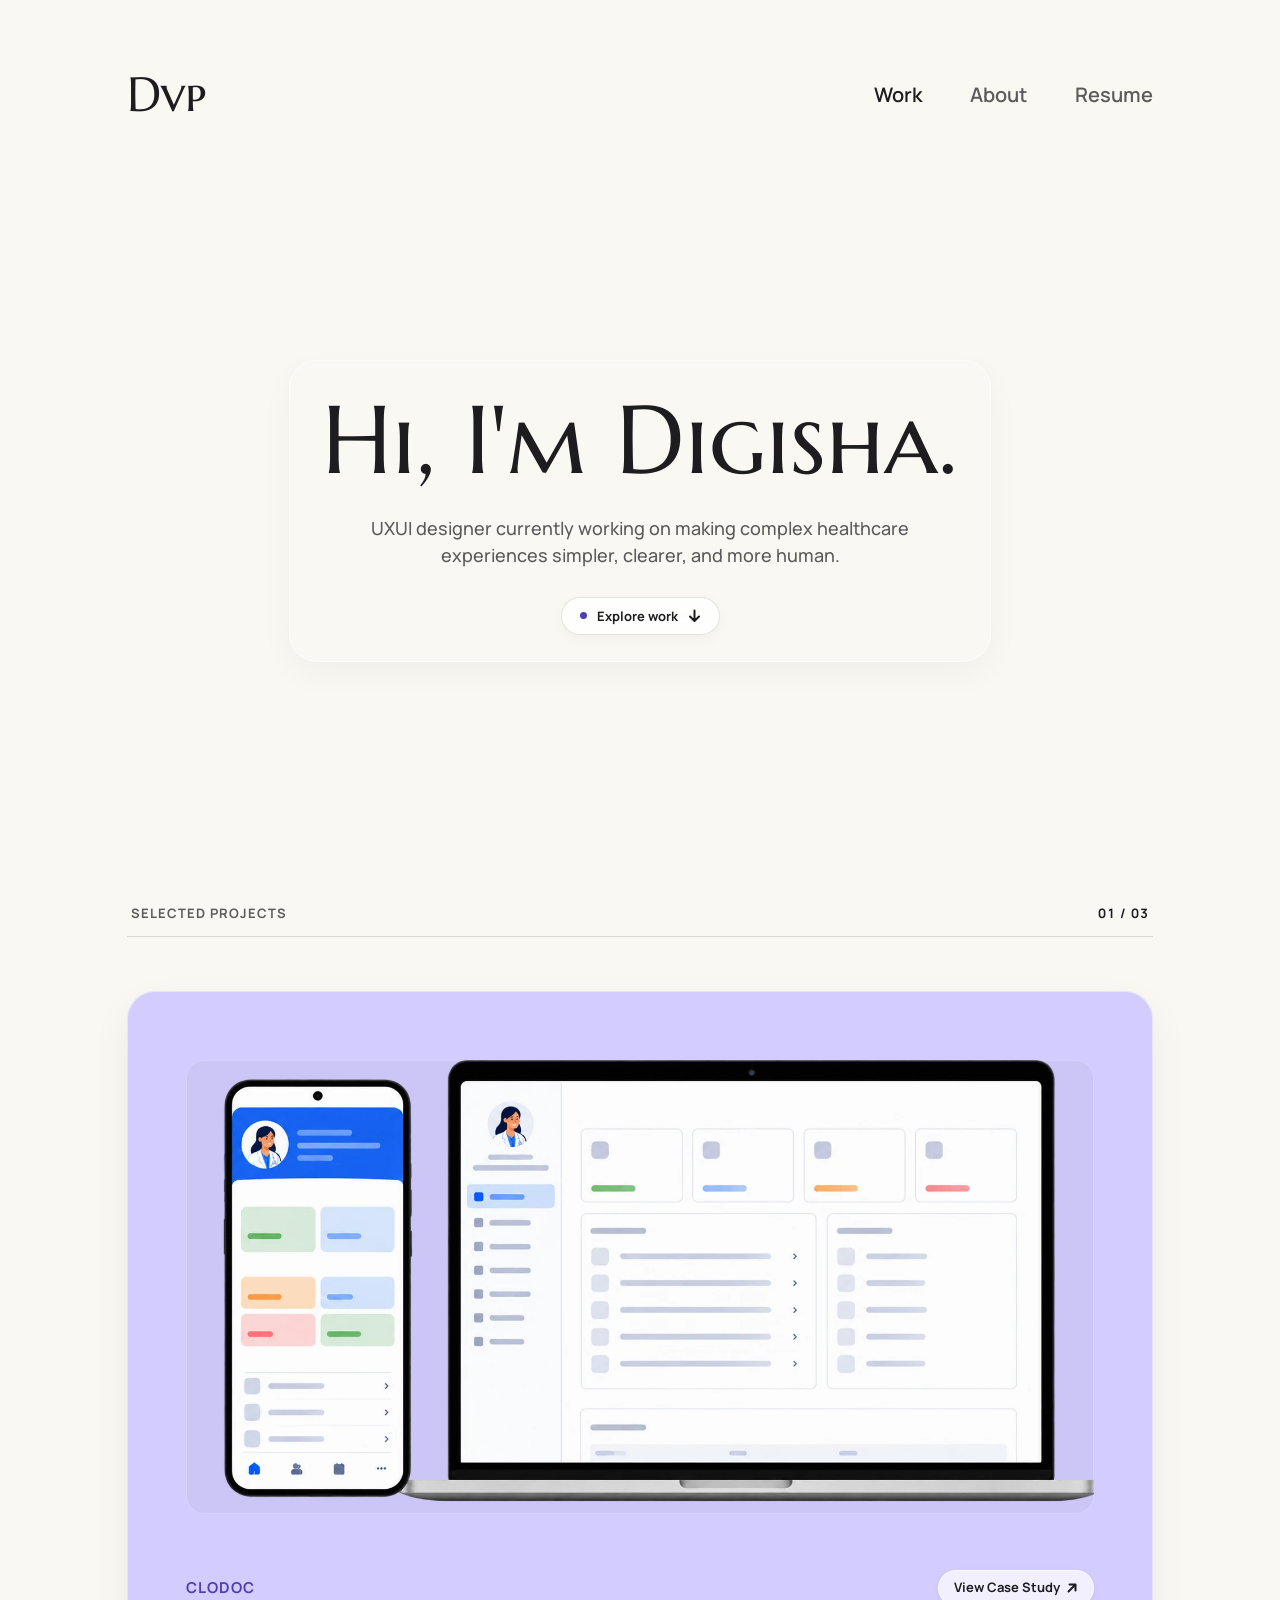
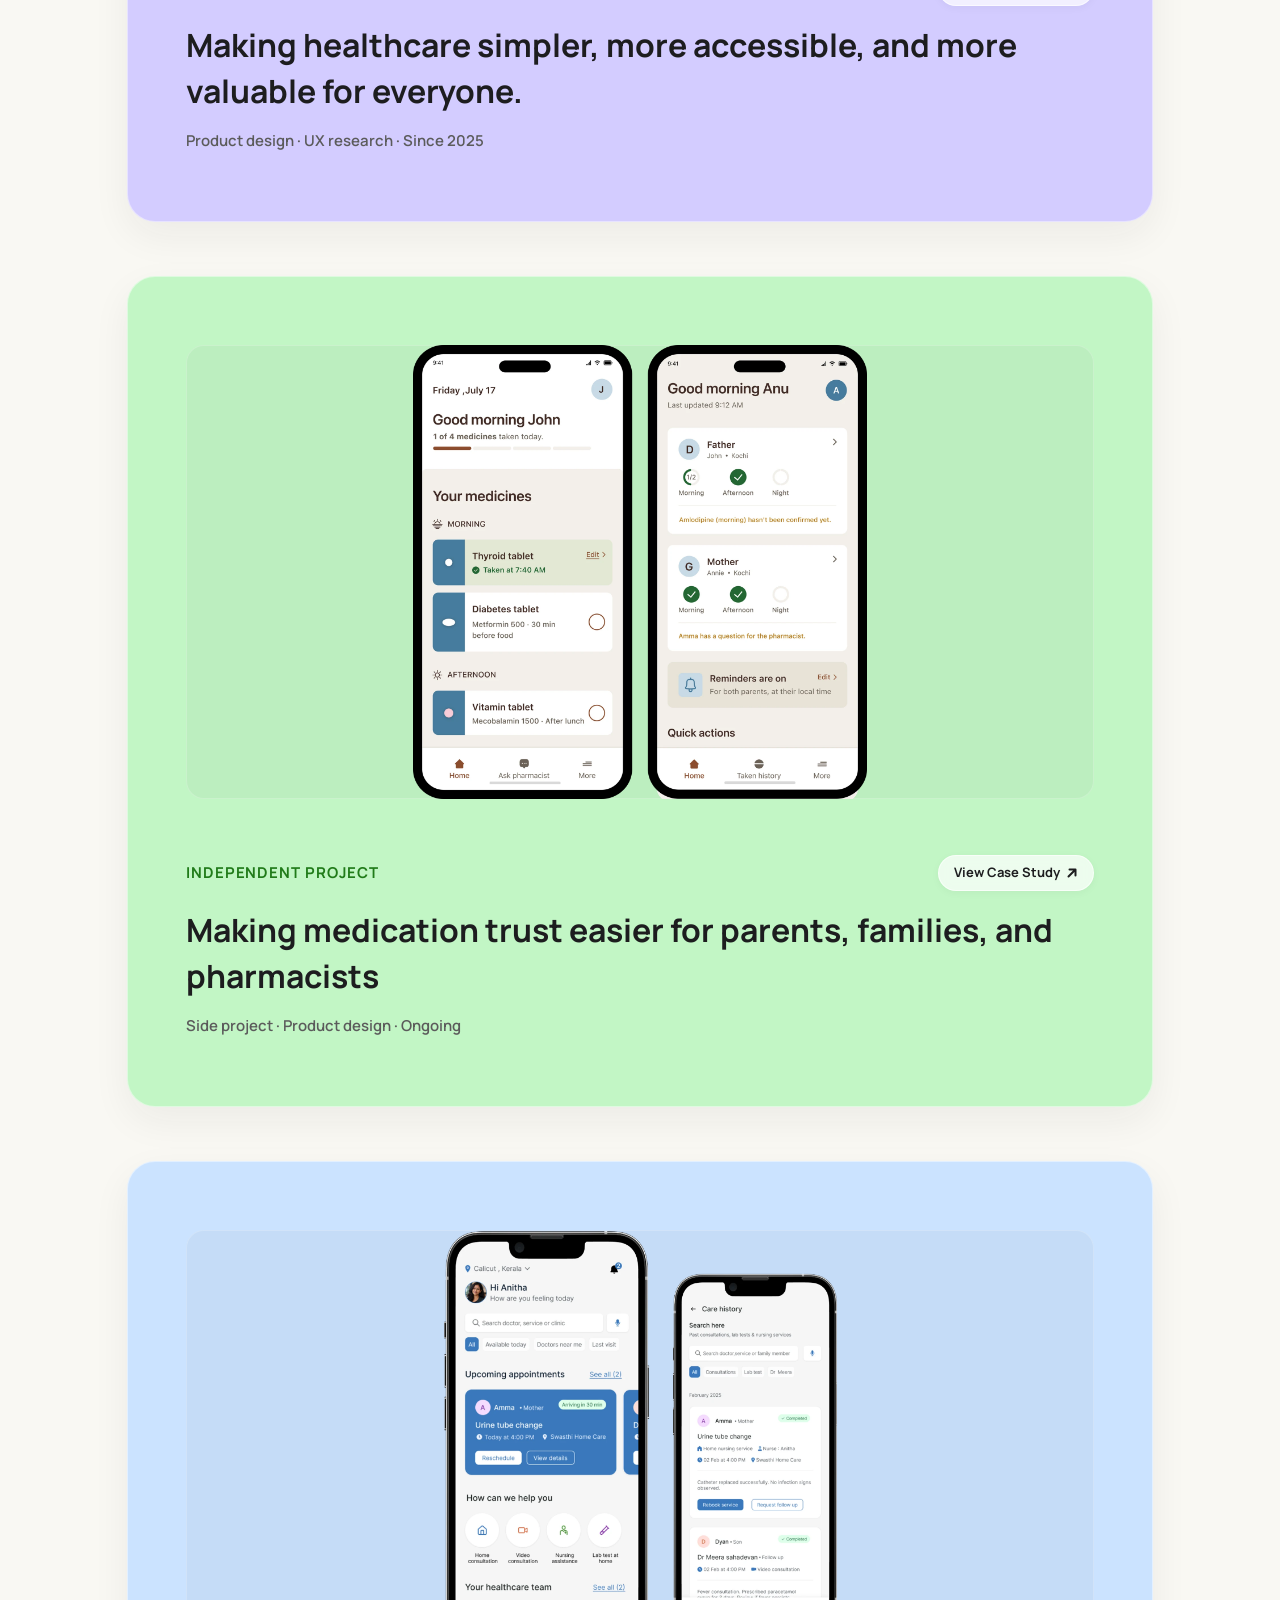
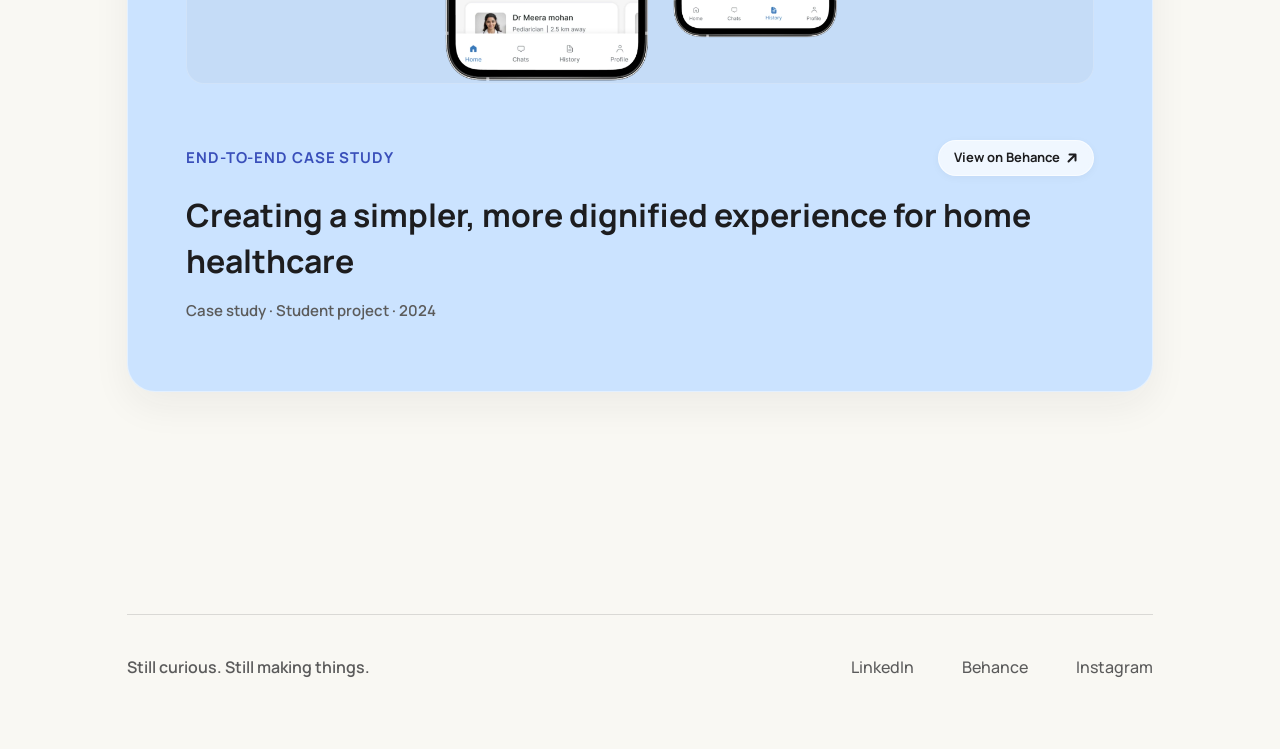
==== commit 449caf50: "feat: enhance Clodoc and TakenRight case studies with interactive asset simulators, blueprint explor" ====
--- a/index.html
+++ b/index.html
@@ -9,8 +9,17 @@
 <link rel="preconnect" href="https://fonts.gstatic.com" crossorigin>
 <link href="https://fonts.googleapis.com/css2?family=Manrope:wght@500;600;700&family=Marcellus+SC&display=swap" rel="stylesheet">
 <link rel="stylesheet" href="assets/css/index.css">
+<!-- View Transitions API: enable cross-document transitions -->
+<meta name="view-transition" content="same-origin">
 </head>
 <body>
+<!-- Magnetic cursor (hidden on touch/mobile via CSS) -->
+<div id="dvpCursor" aria-hidden="true"></div>
+<div id="dvpCursorDot" aria-hidden="true"></div>
+<!-- Floating tile discipline tooltip -->
+<div id="tileTooltip" aria-hidden="true" role="tooltip"></div>
+<!-- Page-exit curtain overlay -->
+<div id="exitCurtain" aria-hidden="true"></div>
 <div class="page">
   <header class="nav">
     <a class="brand" href="index.html" aria-label="Home">Dvp</a>
@@ -23,9 +32,14 @@
 
   <section class="hero" id="paintHero" aria-label="Introduction">
     <canvas class="paint-canvas" id="paintCanvas" aria-hidden="true"></canvas>
-    <div class="hero-copy">
-      <h1>Hi, I'm Digisha.</h1>
-      <p>UXUI designer currently working on making complex healthcare experiences simpler, clearer, and more human.</p>
+    <div class="hero-copy" id="heroCopy">
+      <!-- Words wrapped individually for staggered entrance -->
+      <h1 aria-label="Hi, I'm Digisha.">
+        <span class="hw" aria-hidden="true">Hi,</span>
+        <span class="hw" aria-hidden="true">I'm</span>
+        <span class="hw" aria-hidden="true">Digisha.</span>
+      </h1>
+      <p class="hero-sub">UXUI designer currently working on making complex healthcare experiences simpler, clearer, and more human.</p>
       <a class="scroll-cue" href="#work" id="scrollCue" aria-label="Explore featured work">
         <span class="scroll-cue-dot"></span>
         <span class="scroll-cue-text">Explore work</span>
@@ -42,7 +56,7 @@
       <span class="work-counter" aria-live="polite"><span class="work-active-idx" id="activeWorkIdx">01</span> / 03</span>
     </div>
 
-    <a class="tile t1" href="clodoc.html" data-index="1" aria-label="Clodoc Case Study">
+    <a class="tile t1" href="clodoc.html" data-index="1" data-discipline="Product design · UX Research" data-cascade="0" aria-label="Clodoc Case Study">
       <div class="shot-wrap">
         <img class="shot" src="assets/images/index/img2.webp" alt="Clodoc patient app and doctor dashboard on phone and laptop">
       </div>
@@ -55,7 +69,7 @@
         <p class="meta">Product design · UX research · Since 2025</p>
       </div>
     </a>
-    <a class="tile t2" href="takenright.html" data-index="2" aria-label="TakenRight Case Study">
+    <a class="tile t2" href="takenright.html" data-index="2" data-discipline="Side project · Interaction Design" data-cascade="1" aria-label="TakenRight Case Study">
       <div class="shot-wrap">
         <img class="shot" src="assets/images/index/img3.webp" alt="Medication app screens for parents, families, and pharmacists">
       </div>
@@ -68,7 +82,7 @@
         <p class="meta">Side project · Product design · Ongoing</p>
       </div>
     </a>
-    <a class="tile t3" href="https://www.behance.net/gallery/248913789/DoorCare-Home-Healthcare-UX-Case-Study" target="_blank" rel="noopener" data-index="3" aria-label="DoorCare Case Study on Behance">
+    <a class="tile t3" href="https://www.behance.net/gallery/248913789/DoorCare-Home-Healthcare-UX-Case-Study" target="_blank" rel="noopener" data-index="3" data-discipline="End-to-end Case Study · 2024" data-cascade="2" aria-label="DoorCare Case Study on Behance">
       <div class="shot-wrap">
         <img class="shot" src="assets/images/index/img4.webp" alt="Home healthcare app screens">
       </div>
@@ -83,8 +97,8 @@
     </a>
   </main>
 
-  <footer>
-    <hr>
+  <footer id="siteFooter">
+    <hr class="foot-hr">
     <div class="foot">
       <p>Still curious. Still making things.</p>
       <ul>
--- a/assets/css/index.css
+++ b/assets/css/index.css
@@ -1,105 +1,515 @@
 
-:root{
-  color-scheme:light;
-  --bg:#F9F8F3; --ink:#1D1D1F; --muted:#5B5B5B; --line:rgba(29,29,31,.14);
-  --serif:'Marcellus SC',Georgia,'Times New Roman',serif;
-  --sans:'Manrope',system-ui,-apple-system,'Segoe UI',Roboto,sans-serif;
-  --gap:clamp(64px,11vw,160px);
-  box-sizing:border-box;
-  padding-top:env(safe-area-inset-top,0px);
-  padding-bottom:env(safe-area-inset-bottom,0px);
-}
-html{scroll-padding-top:env(safe-area-inset-top,0px);scroll-behavior:smooth}
-*,*::before,*::after{box-sizing:inherit}
-body{margin:0;background:var(--bg);color:var(--ink);font-family:var(--sans);-webkit-font-smoothing:antialiased}
-a{color:inherit;text-decoration:none}
-.page{max-width:1180px;margin:0 auto;padding:clamp(24px,5.5vw,80px) clamp(20px,6vw,120px);display:flex;flex-direction:column;gap:var(--gap)}
-/* nav */
-.nav{display:flex;align-items:center;justify-content:space-between;gap:16px}
-.brand{font-family:var(--serif);font-size:clamp(32px,4.5vw,48px);line-height:1;color:var(--ink)}
-.brand:hover{color:var(--ink)}
-.nav ul{display:flex;gap:clamp(20px,4.5vw,48px);list-style:none;margin:0;padding:0;font-weight:600;font-size:clamp(15px,1.9vw,20px)}
-.nav nav a{color:var(--muted);transition:color .2s}
-.nav nav a:hover,.nav nav a[aria-current]{color:var(--ink)}
-/* hero */
-  .hero{position:relative;display:flex;flex-direction:column;align-items:center;justify-content:center;text-align:center;min-height:clamp(440px,56vh,630px);padding:clamp(28px,5vw,58px) 0;overflow:hidden;border-radius:30px;cursor:url("../images/index/img1.png") 2 24, auto;isolation:isolate}
-  .paint-canvas{position:absolute;inset:0;width:100%;height:100%;display:block;z-index:0;pointer-events:none}
-  .hero-copy{position:relative;z-index:3;display:flex;flex-direction:column;align-items:center;gap:22px;max-width:760px;padding:26px 32px;background:rgba(249,248,243,.45);border-radius:28px;backdrop-filter:blur(8px);-webkit-backdrop-filter:blur(8px);border:1px solid rgba(255,255,255,.5);box-shadow:0 12px 32px rgba(29,29,31,.04);transition:transform .2s ease-out,opacity .2s ease-out;will-change:transform,opacity}
-  h1{font-family:var(--serif);font-weight:400;font-size:clamp(44px,9vw,96px);line-height:1.1;margin:0}
-  .hero p{margin:0;max-width:584px;font-weight:500;font-size:clamp(16px,1.8vw,18px);line-height:1.5;color:var(--muted)}
-
-  /* hero scroll cue */
-  .scroll-cue{display:inline-flex;align-items:center;gap:10px;padding:9px 18px;margin-top:6px;border-radius:999px;background:rgba(255,255,255,.75);border:1px solid rgba(29,29,31,.12);color:var(--ink);font-size:13px;font-weight:700;text-decoration:none;pointer-events:auto;cursor:pointer;backdrop-filter:blur(8px);-webkit-backdrop-filter:blur(8px);box-shadow:0 4px 14px rgba(29,29,31,.04);transition:transform .25s cubic-bezier(.16,1,.3,1),box-shadow .25s ease,background .25s ease}
-  .scroll-cue:hover{background:rgba(255,255,255,.98);transform:translateY(2px);box-shadow:0 8px 22px rgba(29,29,31,.1)}
-  .scroll-cue-dot{width:7px;height:7px;border-radius:50%;background:#4E3EAF;animation:pulseCue 2s infinite ease-in-out}
-  .scroll-cue-arrow{animation:floatArrow 2s infinite ease-in-out;transition:transform .2s ease}
-  .scroll-cue:hover .scroll-cue-arrow{transform:translateY(3px)}
-  @keyframes pulseCue{0%,100%{transform:scale(1);opacity:.9}50%{transform:scale(1.5);opacity:.4}}
-  @keyframes floatArrow{0%,100%{transform:translateY(0)}50%{transform:translateY(3px)}}
-
-  @media (max-width:700px){
-    .hero{min-height:390px;cursor:auto;border-radius:22px}
-    .hero-copy{padding:20px 18px;border-radius:22px;background:rgba(249,248,243,.65)}
+/* ─────────────────────────────────────────────────────────────────────────
+   index.css — Homepage Styles
+   Tokens & reset · Nav · Hero · Tiles · Footer · Cursor · Interactions
+   ───────────────────────────────────────────────────────────────────────── */
+
+:root {
+  color-scheme: light;
+  --bg:    #F9F8F3;
+  --ink:   #1D1D1F;
+  --muted: #5B5B5B;
+  --line:  rgba(29, 29, 31, .14);
+  --serif: 'Marcellus SC', Georgia, 'Times New Roman', serif;
+  --sans:  'Manrope', system-ui, -apple-system, 'Segoe UI', Roboto, sans-serif;
+  --gap:   clamp(64px, 11vw, 160px);
+  --violet: #4E3EAF;
+  box-sizing: border-box;
+  padding-top:    env(safe-area-inset-top, 0px);
+  padding-bottom: env(safe-area-inset-bottom, 0px);
+}
+html  { scroll-padding-top: env(safe-area-inset-top, 0px); scroll-behavior: smooth }
+*, *::before, *::after { box-sizing: inherit }
+body  { margin: 0; background: var(--bg); color: var(--ink); font-family: var(--sans); -webkit-font-smoothing: antialiased }
+a     { color: inherit; text-decoration: none }
+
+/* ════════════════════════════════════════════════════════════════
+   PAGE LOAD INTRO ANIMATIONS
+   All keyed off .page-ready added to <body> by JS after DOMContentLoaded.
+   Default state (no .page-ready) = invisible/shifted.
+   ════════════════════════════════════════════════════════════════ */
+
+/* 1. Nav entrance — slides down from -16px */
+.nav {
+  opacity: 0;
+  transform: translateY(-16px);
+  transition: opacity .55s ease, transform .55s cubic-bezier(.16,1,.3,1);
+}
+body.page-ready .nav {
+  opacity: 1;
+  transform: translateY(0);
+}
+
+/* 2a. Hero copy card — blur crystallise */
+.hero-copy {
+  opacity: 0;
+  filter: blur(12px);
+  transform: scale(0.97);
+  transition:
+    opacity   .7s ease              .2s,
+    filter    .7s ease              .2s,
+    transform .7s cubic-bezier(.16,1,.3,1) .2s;
+}
+body.page-ready .hero-copy {
+  opacity: 1;
+  filter: blur(0px);
+  transform: scale(1);
+}
+
+/* 2b. H1 word stagger — each .hw slides up */
+.hw {
+  display: inline-block;
+  opacity: 0;
+  transform: translateY(22px);
+  transition:
+    opacity   .55s ease,
+    transform .55s cubic-bezier(.16,1,.3,1);
+}
+body.page-ready .hw:nth-child(1) { opacity: 1; transform: translateY(0); transition-delay: .32s }
+body.page-ready .hw:nth-child(2) { opacity: 1; transform: translateY(0); transition-delay: .44s }
+body.page-ready .hw:nth-child(3) { opacity: 1; transform: translateY(0); transition-delay: .56s }
+
+/* 2c. Hero sub-text + scroll cue stagger */
+.hero-sub {
+  opacity: 0;
+  transform: translateY(12px);
+  transition: opacity .5s ease .68s, transform .5s cubic-bezier(.16,1,.3,1) .68s;
+}
+body.page-ready .hero-sub { opacity: 1; transform: translateY(0) }
+
+.scroll-cue {
+  opacity: 0;
+  transform: translateY(10px);
+  /* transition already defined elsewhere, add delay */
+  transition:
+    opacity   .45s ease .84s,
+    transform .45s cubic-bezier(.16,1,.3,1) .84s,
+    background .25s ease,
+    box-shadow .25s ease;
+}
+body.page-ready .scroll-cue { opacity: 1; transform: translateY(0) }
+
+/* 3. Work tiles cascade — each tile starts hidden, revealed by JS IntersectionObserver */
+.tile[data-cascade] {
+  opacity: 0;
+  transform: translateY(40px);
+  transition:
+    opacity   .6s ease,
+    transform .6s cubic-bezier(.16,1,.3,1),
+    box-shadow .35s ease,
+    filter     .35s ease;
+}
+.tile[data-cascade].cascade-in {
+  opacity: 1;
+  transform: translateY(0);
+}
+/* Stagger delays via data-cascade attribute */
+.tile[data-cascade="0"].cascade-in { transition-delay: 0ms }
+.tile[data-cascade="1"].cascade-in { transition-delay: 110ms }
+.tile[data-cascade="2"].cascade-in { transition-delay: 220ms }
+
+/* 4. Counter digit flip */
+.work-active-idx {
+  display: inline-block;
+  transition: transform .2s cubic-bezier(.16,1,.3,1), opacity .15s ease;
+}
+.work-active-idx.flip-out {
+  transform: translateY(-100%);
+  opacity: 0;
+}
+.work-active-idx.flip-in {
+  transform: translateY(100%);
+  opacity: 0;
+  transition: none;
+}
+
+/* 5. Footer reveal — fade + rise (more reliable than clip-path at bottom of page) */
+#siteFooter {
+  opacity: 0;
+  transform: translateY(24px);
+  transition: opacity .7s ease, transform .7s cubic-bezier(.16,1,.3,1);
+}
+#siteFooter.footer-revealed {
+  opacity: 1;
+  transform: translateY(0);
+}
+.foot-hr {
+  border: 0;
+  border-top: 1px solid var(--line);
+  margin: 0;
+  width: 100%;
+}
+
+/* 6. Page-exit curtain */
+#exitCurtain {
+  position: fixed;
+  inset: 0;
+  z-index: 10000;
+  pointer-events: none;
+  opacity: 0;
+  transform: scaleY(0);
+  transform-origin: bottom;
+  transition: transform .42s cubic-bezier(.7,0,.3,1), opacity .05s ease .37s;
+}
+#exitCurtain.curtain-active {
+  pointer-events: auto;
+  transform: scaleY(1);
+  opacity: 1;
+  transition: transform .42s cubic-bezier(.7,0,.3,1);
+}
+
+/* View Transitions API — matching card colour flies into case study */
+@keyframes vt-slide-in  { from { transform: translateY(6%) scale(.97); opacity: 0 } }
+@keyframes vt-slide-out { to   { transform: translateY(-3%) scale(.98); opacity: 0 } }
+::view-transition-new(root) { animation: vt-slide-in  .4s cubic-bezier(.16,1,.3,1) both }
+::view-transition-old(root) { animation: vt-slide-out .28s ease both }
+
+
+
+.page {
+  max-width: 1180px;
+  margin: 0 auto;
+  padding: clamp(24px, 5.5vw, 80px) clamp(20px, 6vw, 120px);
+  display: flex;
+  flex-direction: column;
+  gap: var(--gap);
+}
+
+/* ── Nav ──────────────────────────────────────────────────────────────────── */
+.nav { display: flex; align-items: center; justify-content: space-between; gap: 16px }
+.brand { font-family: var(--serif); font-size: clamp(32px, 4.5vw, 48px); line-height: 1; color: var(--ink); display: inline-block; transition: transform .2s ease }
+.brand:hover { color: var(--ink) }
+.nav ul { display: flex; gap: clamp(20px, 4.5vw, 48px); list-style: none; margin: 0; padding: 0; font-weight: 600; font-size: clamp(15px, 1.9vw, 20px) }
+.nav nav a { color: var(--muted); transition: color .2s, transform .2s; display: inline-block }
+.nav nav a:hover, .nav nav a[aria-current] { color: var(--ink) }
+
+/* ── Hero ─────────────────────────────────────────────────────────────────── */
+.hero {
+  position: relative;
+  display: flex;
+  flex-direction: column;
+  align-items: center;
+  justify-content: center;
+  text-align: center;
+  min-height: clamp(440px, 56vh, 630px);
+  padding: clamp(28px, 5vw, 58px) 0;
+  overflow: hidden;
+  border-radius: 30px;
+  /* Paint brush cursor — custom PNG */
+  cursor: url('../images/index/img1.png') 2 24, auto;
+  isolation: isolate;
+  /* Spotlight CSS variable, updated by JS */
+  --spotlight-x: 50%;
+  --spotlight-y: 50%;
+}
+
+/* Cursor spotlight layer */
+.hero::after {
+  content: '';
+  position: absolute;
+  inset: 0;
+  border-radius: inherit;
+  background: radial-gradient(
+    ellipse 45% 38% at var(--spotlight-x) var(--spotlight-y),
+    rgba(255, 255, 255, 0.13) 0%,
+    transparent 70%
+  );
+  pointer-events: none;
+  z-index: 2;
+  opacity: 0;
+  transition: opacity .4s ease;
+}
+.hero.spotlight-active::after { opacity: 1 }
+
+.paint-canvas {
+  position: absolute;
+  inset: 0;
+  width: 100%; height: 100%;
+  display: block;
+  z-index: 0;
+  pointer-events: none;
+}
+
+.hero-copy {
+  position: relative;
+  z-index: 3;
+  display: flex;
+  flex-direction: column;
+  align-items: center;
+  gap: 22px;
+  max-width: 760px;
+  padding: 26px 32px;
+  background: rgba(249, 248, 243, .45);
+  border-radius: 28px;
+  backdrop-filter: blur(8px);
+  -webkit-backdrop-filter: blur(8px);
+  border: 1px solid rgba(255, 255, 255, .5);
+  box-shadow: 0 12px 32px rgba(29, 29, 31, .04);
+  transition: transform .2s ease-out, opacity .2s ease-out;
+  will-change: transform, opacity;
+}
+
+h1 { font-family: var(--serif); font-weight: 400; font-size: clamp(44px, 9vw, 96px); line-height: 1.1; margin: 0 }
+/* Hero sub-paragraph (was .hero p, now .hero-sub class) */
+.hero-sub {
+  margin: 0;
+  max-width: 584px;
+  font-weight: 500;
+  font-size: clamp(16px, 1.8vw, 18px);
+  line-height: 1.5;
+  color: var(--muted);
+}
+
+/* Scroll cue pill */
+.scroll-cue {
+  display: inline-flex;
+  align-items: center;
+  gap: 10px;
+  padding: 9px 18px;
+  margin-top: 6px;
+  border-radius: 999px;
+  background: rgba(255, 255, 255, .75);
+  border: 1px solid rgba(29, 29, 31, .12);
+  color: var(--ink);
+  font-size: 13px; font-weight: 700;
+  text-decoration: none;
+  pointer-events: auto;
+  cursor: pointer;
+  backdrop-filter: blur(8px);
+  -webkit-backdrop-filter: blur(8px);
+  box-shadow: 0 4px 14px rgba(29, 29, 31, .04);
+  transition: transform .25s cubic-bezier(.16, 1, .3, 1), box-shadow .25s ease, background .25s ease;
+}
+.scroll-cue:hover { background: rgba(255, 255, 255, .98); transform: translateY(2px); box-shadow: 0 8px 22px rgba(29, 29, 31, .1) }
+.scroll-cue-dot   { width: 7px; height: 7px; border-radius: 50%; background: var(--violet); animation: pulseCue 2s infinite ease-in-out; flex-shrink: 0 }
+.scroll-cue-arrow { animation: floatArrow 2s infinite ease-in-out; transition: transform .2s ease }
+.scroll-cue:hover .scroll-cue-arrow { transform: translateY(3px) }
+
+@keyframes pulseCue   { 0%, 100% { transform: scale(1);   opacity: .9 } 50% { transform: scale(1.5); opacity: .4 } }
+@keyframes floatArrow { 0%, 100% { transform: translateY(0)  } 50% { transform: translateY(3px) } }
+
+@media (max-width: 700px) {
+  .hero { min-height: 390px; cursor: auto; border-radius: 22px }
+  .hero-copy { padding: 20px 18px; border-radius: 22px; background: rgba(249, 248, 243, .65) }
+}
+
+/* ── Work tiles ───────────────────────────────────────────────────────────── */
+.work {
+  position: relative;
+  display: flex;
+  flex-direction: column;
+  gap: clamp(32px, 6vh, 72px);
+  padding-bottom: clamp(48px, 9vh, 110px);
+}
+.work-header {
+  display: flex;
+  align-items: center;
+  justify-content: space-between;
+  padding: 0 4px 14px;
+  border-bottom: 1px solid var(--line);
+  font-size: 13px; font-weight: 700;
+  text-transform: uppercase;
+  letter-spacing: .08em;
+  color: var(--muted);
+}
+.work-counter { font-variant-numeric: tabular-nums; font-weight: 700; color: var(--ink) }
+
+/* Tile base */
+.tile {
+  position: sticky;
+  top: calc(clamp(60px, 8.5vh, 105px) + var(--stack-offset, 0px));
+  display: flex;
+  flex-direction: column;
+  gap: clamp(26px, 5.5vw, 56px);
+  padding: clamp(28px, 6vw, 68px) clamp(20px, 5.5vw, 58px);
+  border-radius: 28px;
+  overflow: hidden;
+  border: 1px solid rgba(255, 255, 255, .45);
+  box-shadow: 0 14px 38px rgba(29, 29, 31, .06);
+  transform-origin: center top;
+  /* Tile glow follow using CSS variable from JS */
+  --glow-x: 50%;
+  --glow-y: 50%;
+  transition: box-shadow .35s ease, filter .35s ease;
+  will-change: transform, filter;
+}
+
+/* Cursor-tracking shimmer gloss on each tile */
+.tile::before {
+  content: '';
+  position: absolute;
+  inset: 0;
+  border-radius: inherit;
+  background: radial-gradient(
+    circle 260px at var(--glow-x) var(--glow-y),
+    rgba(255, 255, 255, 0.18) 0%,
+    transparent 70%
+  );
+  pointer-events: none;
+  z-index: 1;
+  opacity: 0;
+  transition: opacity .3s ease;
+}
+.tile:hover::before { opacity: 1 }
+
+.tile > * { position: relative; z-index: 2 }
+
+.tile:hover { box-shadow: 0 24px 50px rgba(29, 29, 31, .12) }
+
+.shot-wrap { width: 100%; overflow: hidden; border-radius: 18px; background: rgba(0, 0, 0, .03); box-shadow: inset 0 0 0 1px rgba(255, 255, 255, .2) }
+.shot { width: 100%; aspect-ratio: 2 / 1; object-fit: contain; border-radius: 18px; display: block; transition: transform .6s cubic-bezier(.16, 1, .3, 1) }
+.t1 .shot { object-fit: cover }
+.tile:hover .shot { transform: scale(1.025) }
+
+.info { display: flex; flex-direction: column; gap: 16px; line-height: 1.5 }
+.info-top { display: flex; align-items: center; justify-content: space-between; gap: 16px }
+.eyebrow { font-size: 15px; font-weight: 700; text-transform: uppercase; letter-spacing: .06em; margin: 0 }
+
+.card-action {
+  display: inline-flex;
+  align-items: center;
+  gap: 6px;
+  font-size: 13px; font-weight: 700;
+  color: var(--ink);
+  padding: 7px 15px;
+  background: rgba(255, 255, 255, .7);
+  border-radius: 999px;
+  backdrop-filter: blur(6px);
+  -webkit-backdrop-filter: blur(6px);
+  border: 1px solid rgba(255, 255, 255, .6);
+  box-shadow: 0 2px 8px rgba(29, 29, 31, .04);
+  transition: all .25s cubic-bezier(.16, 1, .3, 1);
+}
+.card-action svg { transition: transform .25s ease }
+.tile:hover .card-action { background: rgba(255, 255, 255, .98); transform: translateX(3px); box-shadow: 0 6px 16px rgba(29, 29, 31, .08) }
+.tile:hover .card-action svg { transform: translate(2px, -2px) }
+
+.info h2 { font-size: clamp(22px, 3.6vw, 32px); font-weight: 700; margin: 0; line-height: 1.45 }
+.meta { font-size: 15px; font-weight: 600; margin: 0; color: var(--muted) }
+
+/* Tile colours & stacking order */
+.t1 { background: #D3CCFF; z-index: 1; --stack-offset: 0px  } .t1 .eyebrow { color: #4E3EAF }
+.t2 { background: #C2F6C5; z-index: 2; --stack-offset: 22px } .t2 .eyebrow { color: #207B19 }
+.t3 { background: #CBE3FF; z-index: 3; --stack-offset: 44px } .t3 .eyebrow { color: #394FBA }
+
+/* ── Floating Discipline Tooltip ──────────────────────────────────────────── */
+#tileTooltip {
+  position: fixed;
+  top: 0; left: 0;
+  z-index: 9000;
+  pointer-events: none;
+  padding: 6px 14px;
+  border-radius: 999px;
+  background: var(--ink);
+  color: #FFF;
+  font-family: var(--sans);
+  font-size: 12px; font-weight: 700;
+  letter-spacing: .04em;
+  white-space: nowrap;
+  opacity: 0;
+  scale: 0.85;
+  transition: opacity .2s ease, scale .2s cubic-bezier(.16, 1, .3, 1);
+  will-change: transform;
+}
+#tileTooltip.visible { opacity: 1; scale: 1 }
+
+/* ── Custom Magnetic Cursor ───────────────────────────────────────────────── */
+#dvpCursor {
+  position: fixed;
+  top: -18px; left: -18px;    /* offset so centre aligns to mouse */
+  width: 36px; height: 36px;
+  border-radius: 50%;
+  background: rgba(78, 62, 175, .15);
+  border: 1.5px solid rgba(78, 62, 175, .35);
+  pointer-events: none;
+  z-index: 8999;
+  will-change: transform;
+  backdrop-filter: blur(2px);
+  transition: background .25s ease, border-color .25s ease;
+}
+/* Colour shifts based on tile type */
+#dvpCursor[data-type='tile']   { background: rgba(29, 29, 31, .08); border-color: rgba(29, 29, 31, .3) }
+#dvpCursor[data-type='action'] { background: rgba(78, 62, 175, .25); border-color: rgba(78, 62, 175, .6) }
+#dvpCursor[data-type='link']   { background: rgba(78, 62, 175, .12); border-color: rgba(78, 62, 175, .4) }
+
+/* Inner precision dot */
+#dvpCursorDot {
+  position: fixed;
+  top: -3px; left: -3px;      /* offset so centre aligns */
+  width: 6px; height: 6px;
+  border-radius: 50%;
+  background: var(--violet);
+  pointer-events: none;
+  z-index: 9000;
+  will-change: transform;
+}
+
+/* ── Footer ───────────────────────────────────────────────────────────────── */
+footer { display: flex; flex-direction: column; gap: 40px; color: var(--muted); font-size: 16px }
+footer hr { border: 0; border-top: 1px solid var(--line); margin: 0; width: 100% }
+.foot { display: flex; flex-wrap: wrap; align-items: center; justify-content: space-between; gap: 16px 48px }
+.foot p { margin: 0; font-weight: 600; line-height: 1.5 }
+.foot ul { display: flex; flex-wrap: wrap; gap: 12px 48px; list-style: none; margin: 0; padding: 0; font-weight: 500 }
+
+/* Footer links — animated underline crawl */
+.foot a {
+  position: relative;
+  text-decoration: none;
+  color: var(--muted);
+  transition: color .2s;
+  display: inline-block; /* needed for magnetic JS transform */
+}
+.foot a::after {
+  content: '';
+  position: absolute;
+  left: 0; bottom: -1px;
+  width: 100%; height: 1px;
+  background: var(--ink);
+  transform: scaleX(0);
+  transform-origin: left;
+  transition: transform .3s cubic-bezier(.16, 1, .3, 1);
+}
+.foot a:hover { color: var(--ink) }
+.foot a:hover::after { transform: scaleX(1) }
+
+/* ── Focus ring ───────────────────────────────────────────────────────────── */
+:focus-visible { outline: 2px solid var(--violet); outline-offset: 3px; border-radius: 4px }
+
+/* ── Responsive ───────────────────────────────────────────────────────────── */
+@media (max-width: 768px) {
+  .tile {
+    position: relative;
+    top: auto !important;
+    border-radius: 20px;
+    /* Disable JS tilt on touch */
+    transform: none !important;
   }
-
-/* tiles / work section */
-.work{position:relative;display:flex;flex-direction:column;gap:clamp(32px,6vh,72px);padding-bottom:clamp(48px,9vh,110px)}
-.work-header{display:flex;align-items:center;justify-content:space-between;padding:0 4px 14px;border-bottom:1px solid var(--line);font-size:13px;font-weight:700;text-transform:uppercase;letter-spacing:.08em;color:var(--muted)}
-.work-counter{font-variant-numeric:tabular-nums;font-weight:700;color:var(--ink)}
-
-.tile{
-  position:sticky;
-  top:calc(clamp(60px,8.5vh,105px) + var(--stack-offset, 0px));
-  display:flex;
-  flex-direction:column;
-  gap:clamp(26px,5.5vw,56px);
-  padding:clamp(28px,6vw,68px) clamp(20px,5.5vw,58px);
-  border-radius:28px;
-  overflow:hidden;
-  border:1px solid rgba(255,255,255,.45);
-  box-shadow:0 14px 38px rgba(29,29,31,.06);
-  transform-origin:center top;
-  transition:transform .35s cubic-bezier(.16,1,.3,1),box-shadow .35s ease,filter .35s ease,opacity .35s ease;
-  will-change:transform,filter;
-}
-.tile:hover{transform:translateY(-4px);box-shadow:0 24px 50px rgba(29,29,31,.12)}
-
-.shot-wrap{width:100%;overflow:hidden;border-radius:18px;background:rgba(0,0,0,.03);box-shadow:inset 0 0 0 1px rgba(255,255,255,.2)}
-.shot{width:100%;aspect-ratio:2/1;object-fit:contain;border-radius:18px;display:block;transition:transform .6s cubic-bezier(.16,1,.3,1)}
-.t1 .shot{object-fit:cover}
-.tile:hover .shot{transform:scale(1.025)}
-
-.info{display:flex;flex-direction:column;gap:16px;line-height:1.5}
-.info-top{display:flex;align-items:center;justify-content:space-between;gap:16px}
-.eyebrow{font-size:15px;font-weight:700;text-transform:uppercase;letter-spacing:.06em;margin:0}
-.card-action{display:inline-flex;align-items:center;gap:6px;font-size:13px;font-weight:700;color:var(--ink);padding:7px 15px;background:rgba(255,255,255,.7);border-radius:999px;backdrop-filter:blur(6px);-webkit-backdrop-filter:blur(6px);border:1px solid rgba(255,255,255,.6);box-shadow:0 2px 8px rgba(29,29,31,.04);transition:all .25s cubic-bezier(.16,1,.3,1)}
-.card-action svg{transition:transform .25s ease}
-.tile:hover .card-action{background:rgba(255,255,255,.98);transform:translateX(3px);box-shadow:0 6px 16px rgba(29,29,31,.08)}
-.tile:hover .card-action svg{transform:translate(2px,-2px)}
-
-.info h2{font-size:clamp(22px,3.6vw,32px);font-weight:700;margin:0;line-height:1.45}
-.meta{font-size:15px;font-weight:600;margin:0;color:var(--muted)}
-
-.t1{background:#D3CCFF;z-index:1;--stack-offset:0px}.t1 .eyebrow{color:#4E3EAF}
-.t2{background:#C2F6C5;z-index:2;--stack-offset:22px}.t2 .eyebrow{color:#207B19}
-.t3{background:#CBE3FF;z-index:3;--stack-offset:44px}.t3 .eyebrow{color:#394FBA}
-
-/* footer */
-footer{display:flex;flex-direction:column;gap:40px;color:var(--muted);font-size:16px}
-footer hr{border:0;border-top:1px solid var(--line);margin:0;width:100%}
-.foot{display:flex;flex-wrap:wrap;align-items:center;justify-content:space-between;gap:16px 48px}
-.foot p{margin:0;font-weight:600;line-height:1.5}
-.foot ul{display:flex;flex-wrap:wrap;gap:12px 48px;list-style:none;margin:0;padding:0;font-weight:500}
-.foot a{text-decoration:underline;text-decoration-thickness:1px;text-underline-offset:3px;transition:color .2s}
-.foot a:hover{color:var(--ink)}
-:focus-visible{outline:2px solid #4E3EAF;outline-offset:3px;border-radius:4px}
-@media (max-width:768px){
-  .tile{position:relative;top:auto !important;border-radius:20px;transform:none !important}
-}
-@media (max-width:560px){.foot{flex-direction:column;align-items:flex-start}}
-@media (prefers-reduced-motion:reduce){
-  html{scroll-behavior:auto}
-  .tile,.tile:hover{transition:none;transform:none;filter:none}
-  .hero{cursor:auto}
-  .scroll-cue-dot,.scroll-cue-arrow{animation:none}
-}
+  #dvpCursor, #dvpCursorDot, #tileTooltip { display: none }
+}
+@media (max-width: 560px) { .foot { flex-direction: column; align-items: flex-start } }
+
+/* ── Reduced Motion ───────────────────────────────────────────────────────── */
+@media (prefers-reduced-motion: reduce) {
+  html { scroll-behavior: auto }
+  /* Disable tile tilt + stacking transitions */
+  .tile, .tile:hover { transition: box-shadow .2s ease; transform: none !important; filter: none !important }
+  .tile::before { display: none }
+  .hero { cursor: auto }
+  .hero::after { display: none }
+  .scroll-cue-dot, .scroll-cue-arrow { animation: none }
+  #dvpCursor, #dvpCursorDot, #tileTooltip { display: none }
+  .foot a::after { transition: none }
+  .nav nav a, .brand, .foot a { transition: color .2s }
+  /* Disable all intro animations — show everything immediately */
+  .nav, .hero-copy, .hw, .hero-sub, .scroll-cue,
+  .tile[data-cascade] {
+    opacity: 1 !important;
+    transform: none !important;
+    filter: none !important;
+    transition: none !important;
+  }
+  #siteFooter { opacity: 1 !important; transform: none !important; transition: none !important }
+  #exitCurtain { display: none }
+  /* View transitions */
+  ::view-transition-new(root), ::view-transition-old(root) { animation: none }
+}
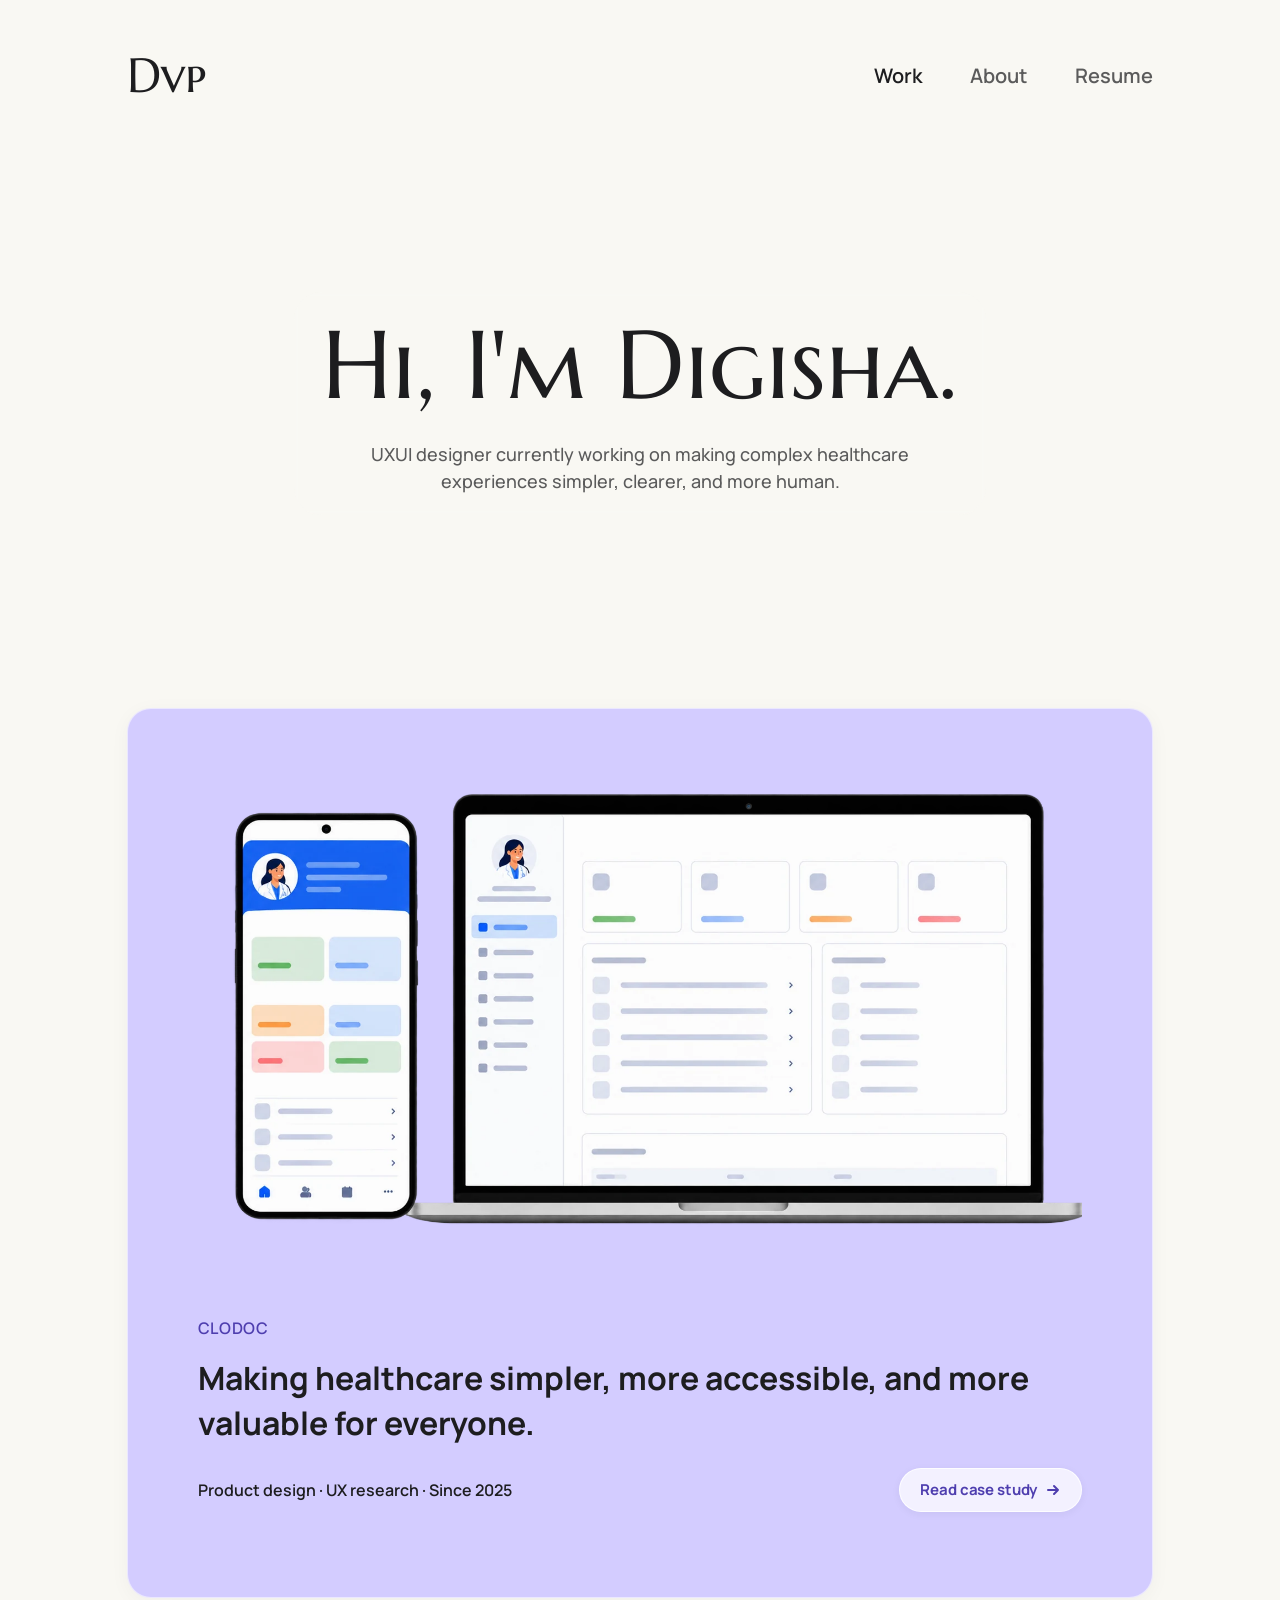
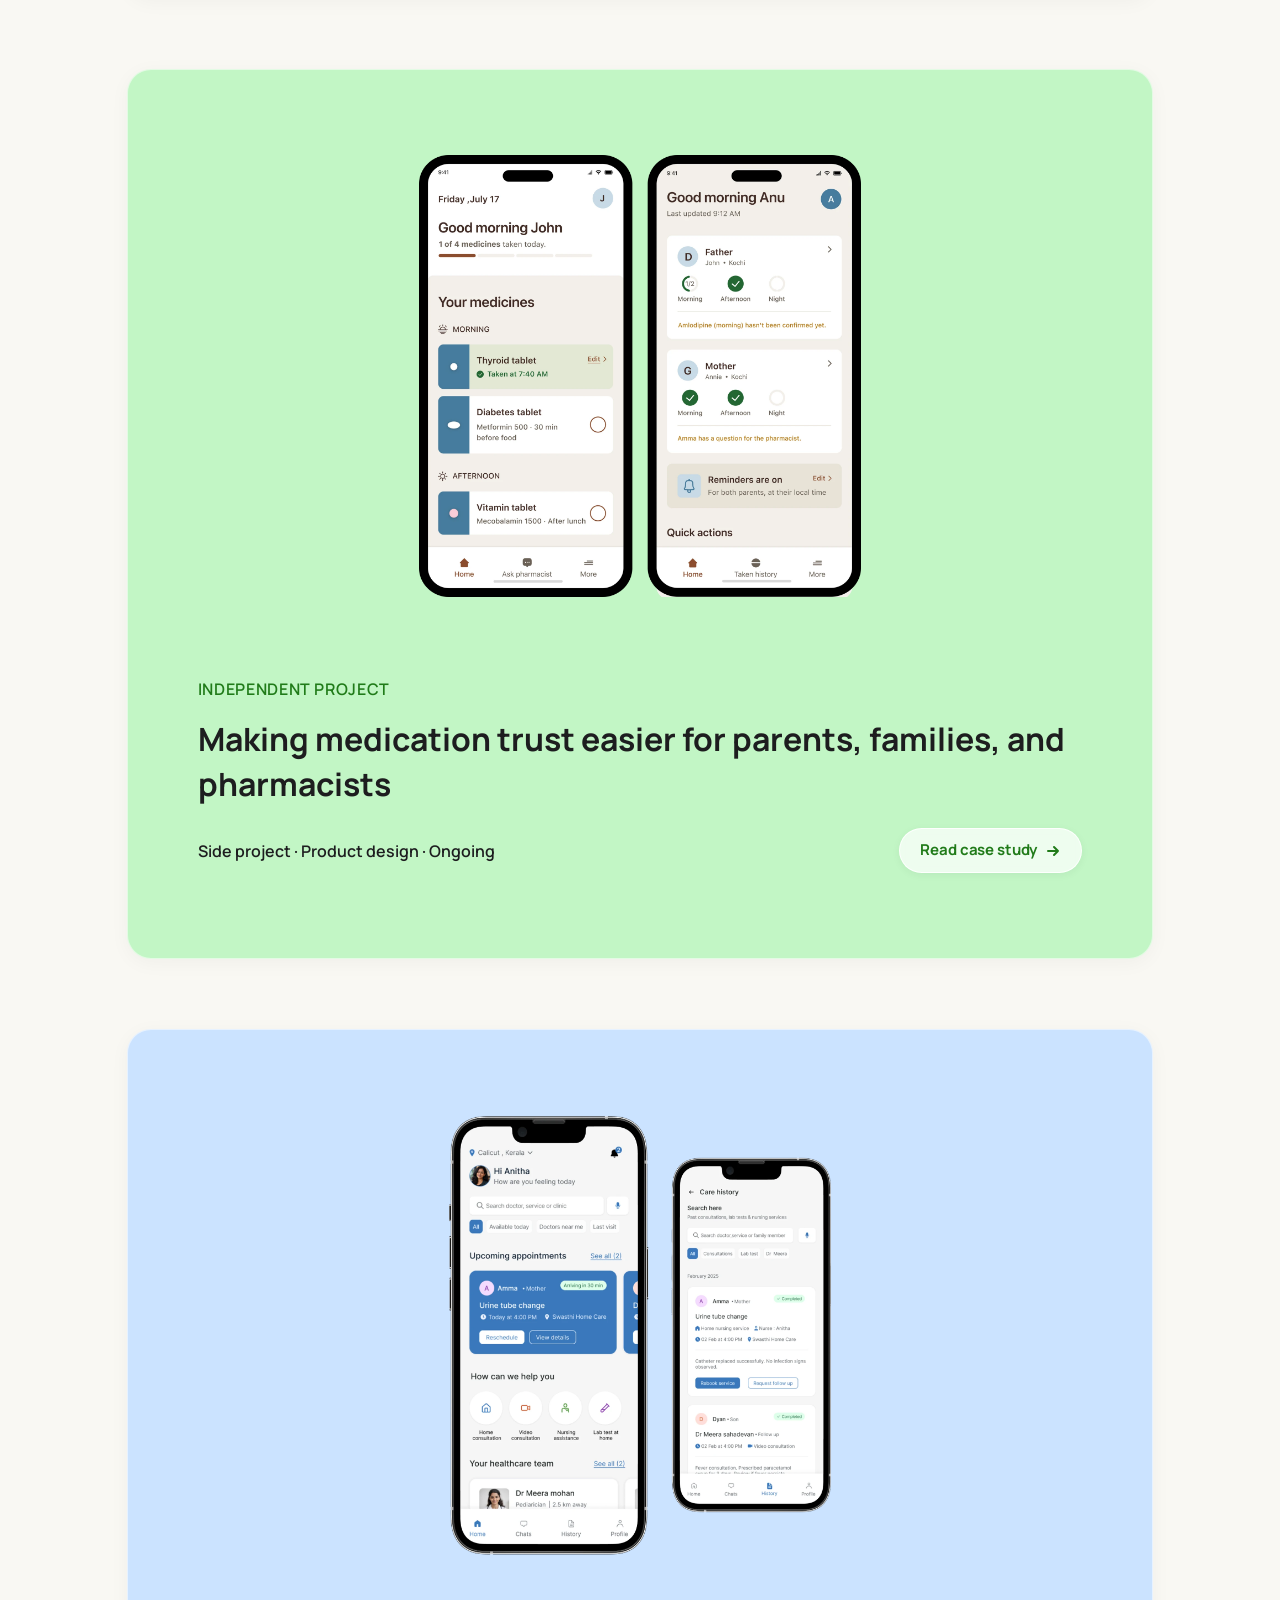
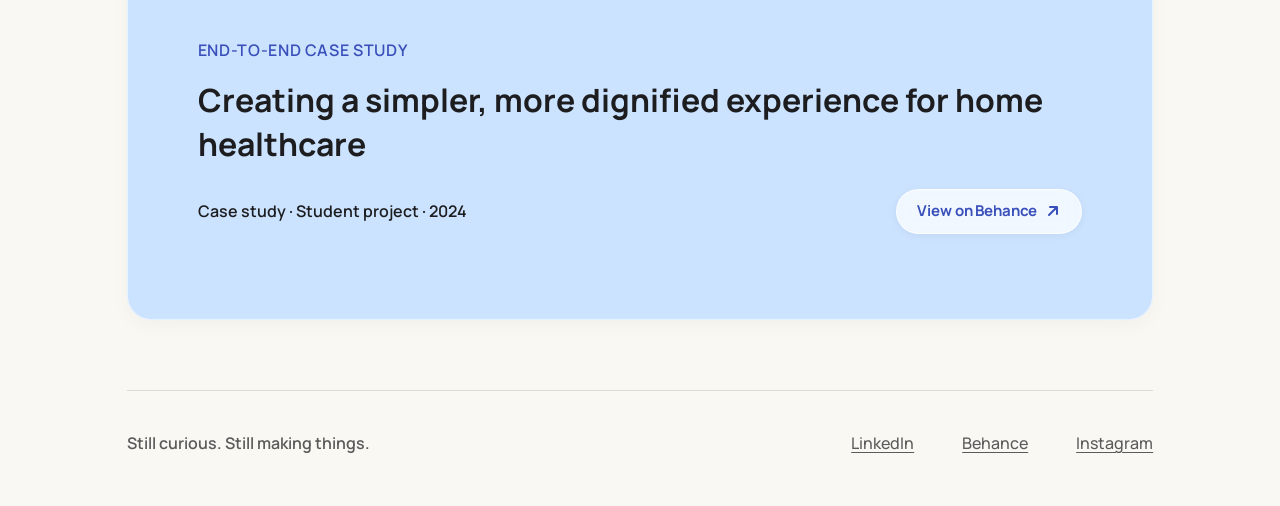
==== commit e262db86: "Enhance homepage project card interactivity and refine layout styling" ====
--- a/index.html
+++ b/index.html
@@ -9,17 +9,8 @@
 <link rel="preconnect" href="https://fonts.gstatic.com" crossorigin>
 <link href="https://fonts.googleapis.com/css2?family=Manrope:wght@500;600;700&family=Marcellus+SC&display=swap" rel="stylesheet">
 <link rel="stylesheet" href="assets/css/index.css">
-<!-- View Transitions API: enable cross-document transitions -->
-<meta name="view-transition" content="same-origin">
 </head>
 <body>
-<!-- Magnetic cursor (hidden on touch/mobile via CSS) -->
-<div id="dvpCursor" aria-hidden="true"></div>
-<div id="dvpCursorDot" aria-hidden="true"></div>
-<!-- Floating tile discipline tooltip -->
-<div id="tileTooltip" aria-hidden="true" role="tooltip"></div>
-<!-- Page-exit curtain overlay -->
-<div id="exitCurtain" aria-hidden="true"></div>
 <div class="page">
   <header class="nav">
     <a class="brand" href="index.html" aria-label="Home">Dvp</a>
@@ -32,73 +23,71 @@
 
   <section class="hero" id="paintHero" aria-label="Introduction">
     <canvas class="paint-canvas" id="paintCanvas" aria-hidden="true"></canvas>
-    <div class="hero-copy" id="heroCopy">
-      <!-- Words wrapped individually for staggered entrance -->
-      <h1 aria-label="Hi, I'm Digisha.">
-        <span class="hw" aria-hidden="true">Hi,</span>
-        <span class="hw" aria-hidden="true">I'm</span>
-        <span class="hw" aria-hidden="true">Digisha.</span>
-      </h1>
-      <p class="hero-sub">UXUI designer currently working on making complex healthcare experiences simpler, clearer, and more human.</p>
-      <a class="scroll-cue" href="#work" id="scrollCue" aria-label="Explore featured work">
-        <span class="scroll-cue-dot"></span>
-        <span class="scroll-cue-text">Explore work</span>
-        <svg class="scroll-cue-arrow" width="13" height="13" viewBox="0 0 13 13" fill="none" stroke="currentColor" stroke-width="2" stroke-linecap="round" stroke-linejoin="round" aria-hidden="true">
-          <path d="M6.5 1.5v10M2 7.5l4.5 4.5 4.5-4.5"/>
-        </svg>
-      </a>
+    <div class="hero-copy">
+      <h1>Hi, I'm Digisha.</h1>
+      <p>UXUI designer currently working on making complex healthcare experiences simpler, clearer, and more human.</p>
     </div>
   </section>
 
-  <main class="work" id="work" aria-label="Featured Work">
-    <div class="work-header">
-      <span class="work-label">Selected Projects</span>
-      <span class="work-counter" aria-live="polite"><span class="work-active-idx" id="activeWorkIdx">01</span> / 03</span>
-    </div>
-
-    <a class="tile t1" href="clodoc.html" data-index="1" data-discipline="Product design · UX Research" data-cascade="0" aria-label="Clodoc Case Study">
+  <main class="work" id="work">
+    <a class="tile t1" href="clodoc.html" aria-label="Clodoc Case Study — Making healthcare simpler, more accessible, and more valuable for everyone.">
       <div class="shot-wrap">
         <img class="shot" src="assets/images/index/img2.webp" alt="Clodoc patient app and doctor dashboard on phone and laptop">
       </div>
       <div class="info">
-        <div class="info-top">
-          <p class="eyebrow">Clodoc</p>
-          <span class="card-action">View Case Study <svg width="12" height="12" viewBox="0 0 12 12" fill="none" stroke="currentColor" stroke-width="2" stroke-linecap="round" stroke-linejoin="round" aria-hidden="true"><path d="M2.5 9.5 9.5 2.5M3.5 2.5h6v6"/></svg></span>
+        <p class="eyebrow">Clodoc</p>
+        <h2>Making healthcare simpler, more accessible, and more valuable for everyone.</h2>
+        <div class="card-footer">
+          <p class="meta">Product design · UX research · Since 2025</p>
+          <span class="tile-cta">
+            <span class="cta-label">Read case study</span>
+            <svg class="cta-arrow" viewBox="0 0 16 16" fill="none" stroke="currentColor" stroke-width="2" stroke-linecap="round" stroke-linejoin="round" aria-hidden="true">
+              <path d="M3 8h10M9 4l4 4-4 4"/>
+            </svg>
+          </span>
         </div>
-        <h2>Making healthcare simpler, more accessible, and more valuable for everyone.</h2>
-        <p class="meta">Product design · UX research · Since 2025</p>
       </div>
     </a>
-    <a class="tile t2" href="takenright.html" data-index="2" data-discipline="Side project · Interaction Design" data-cascade="1" aria-label="TakenRight Case Study">
+    <a class="tile t2" href="takenright.html" aria-label="TakenRight Case Study — Making medication trust easier for parents, families, and pharmacists">
       <div class="shot-wrap">
         <img class="shot" src="assets/images/index/img3.webp" alt="Medication app screens for parents, families, and pharmacists">
       </div>
       <div class="info">
-        <div class="info-top">
-          <p class="eyebrow">Independent project</p>
-          <span class="card-action">View Case Study <svg width="12" height="12" viewBox="0 0 12 12" fill="none" stroke="currentColor" stroke-width="2" stroke-linecap="round" stroke-linejoin="round" aria-hidden="true"><path d="M2.5 9.5 9.5 2.5M3.5 2.5h6v6"/></svg></span>
+        <p class="eyebrow">Independent project</p>
+        <h2>Making medication trust easier for parents, families, and pharmacists</h2>
+        <div class="card-footer">
+          <p class="meta">Side project · Product design · Ongoing</p>
+          <span class="tile-cta">
+            <span class="cta-label">Read case study</span>
+            <svg class="cta-arrow" viewBox="0 0 16 16" fill="none" stroke="currentColor" stroke-width="2" stroke-linecap="round" stroke-linejoin="round" aria-hidden="true">
+              <path d="M3 8h10M9 4l4 4-4 4"/>
+            </svg>
+          </span>
         </div>
-        <h2>Making medication trust easier for parents, families, and pharmacists</h2>
-        <p class="meta">Side project · Product design · Ongoing</p>
       </div>
     </a>
-    <a class="tile t3" href="https://www.behance.net/gallery/248913789/DoorCare-Home-Healthcare-UX-Case-Study" target="_blank" rel="noopener" data-index="3" data-discipline="End-to-end Case Study · 2024" data-cascade="2" aria-label="DoorCare Case Study on Behance">
+    <a class="tile t3" href="https://www.behance.net/gallery/248913789/DoorCare-Home-Healthcare-UX-Case-Study" target="_blank" rel="noopener" aria-label="DoorCare Home Healthcare UX Case Study on Behance (opens in new tab)">
       <div class="shot-wrap">
         <img class="shot" src="assets/images/index/img4.webp" alt="Home healthcare app screens">
       </div>
       <div class="info">
-        <div class="info-top">
-          <p class="eyebrow">End-to-end case study</p>
-          <span class="card-action">View on Behance <svg width="12" height="12" viewBox="0 0 12 12" fill="none" stroke="currentColor" stroke-width="2" stroke-linecap="round" stroke-linejoin="round" aria-hidden="true"><path d="M2.5 9.5 9.5 2.5M3.5 2.5h6v6"/></svg></span>
+        <p class="eyebrow">End-to-end case study</p>
+        <h2>Creating a simpler, more dignified experience for home healthcare</h2>
+        <div class="card-footer">
+          <p class="meta">Case study · Student project · 2024</p>
+          <span class="tile-cta">
+            <span class="cta-label">View on Behance</span>
+            <svg class="cta-arrow" viewBox="0 0 16 16" fill="none" stroke="currentColor" stroke-width="2" stroke-linecap="round" stroke-linejoin="round" aria-hidden="true">
+              <path d="M4 12L12 4M5 4h7v7"/>
+            </svg>
+          </span>
         </div>
-        <h2>Creating a simpler, more dignified experience for home healthcare</h2>
-        <p class="meta">Case study · Student project · 2024</p>
       </div>
     </a>
   </main>
 
-  <footer id="siteFooter">
-    <hr class="foot-hr">
+  <footer>
+    <hr>
     <div class="foot">
       <p>Still curious. Still making things.</p>
       <ul>
--- a/assets/css/index.css
+++ b/assets/css/index.css
@@ -1,515 +1,165 @@
 
-/* ─────────────────────────────────────────────────────────────────────────
-   index.css — Homepage Styles
-   Tokens & reset · Nav · Hero · Tiles · Footer · Cursor · Interactions
-   ───────────────────────────────────────────────────────────────────────── */
+:root{
+  color-scheme:light;
+  --bg:#F9F8F3; --ink:#1D1D1F; --muted:#5B5B5B; --line:rgba(29,29,31,.14);
+  --serif:'Marcellus SC',Georgia,'Times New Roman',serif;
+  --sans:'Manrope',system-ui,-apple-system,'Segoe UI',Roboto,sans-serif;
+  --gap:clamp(40px,5.5vw,80px);
+  box-sizing:border-box;
+  padding-top:env(safe-area-inset-top,0px);
+  padding-bottom:env(safe-area-inset-bottom,0px);
+}
+html{scroll-padding-top:env(safe-area-inset-top,0px);scroll-behavior:smooth}
+*,*::before,*::after{box-sizing:inherit}
+body{margin:0;background:var(--bg);color:var(--ink);font-family:var(--sans);-webkit-font-smoothing:antialiased}
+a{color:inherit;text-decoration:none}
+.page{max-width:1180px;margin:0 auto;padding:clamp(20px,4vw,56px) clamp(20px,6vw,120px);display:flex;flex-direction:column;gap:var(--gap)}
+/* nav */
+.nav{display:flex;align-items:center;justify-content:space-between;gap:16px}
+.brand{font-family:var(--serif);font-size:clamp(32px,4.5vw,48px);line-height:1;color:var(--ink)}
+.brand:hover{color:var(--ink)}
+.nav ul{display:flex;gap:clamp(20px,4.5vw,48px);list-style:none;margin:0;padding:0;font-weight:600;font-size:clamp(15px,1.9vw,20px)}
+.nav nav a{color:var(--muted);transition:color .2s}
+.nav nav a:hover,.nav nav a[aria-current]{color:var(--ink)}
+/* hero */
+  .hero{position:relative;display:flex;flex-direction:column;align-items:center;justify-content:center;text-align:center;min-height:clamp(420px,52vh,610px);padding:clamp(28px,5vw,58px) 0;overflow:hidden;border-radius:30px;cursor:url("../images/index/img1.png") 2 24, auto;isolation:isolate}
+  .paint-canvas{position:absolute;inset:0;width:100%;height:100%;display:block;z-index:0;pointer-events:none}
+  .hero-copy{position:relative;z-index:3;display:flex;flex-direction:column;align-items:center;gap:24px;max-width:760px;padding:20px 28px;background:rgba(249,248,243,.30);border-radius:28px;backdrop-filter:blur(2px);-webkit-backdrop-filter:blur(2px);pointer-events:none}
+  h1{font-family:var(--serif);font-weight:400;font-size:clamp(44px,9vw,96px);line-height:1.1;margin:0}
+  .hero p{margin:0;max-width:584px;font-weight:500;font-size:clamp(16px,1.8vw,18px);line-height:1.5;color:var(--muted)}
+  @media (max-width:700px){
+    .hero{min-height:390px;cursor:auto;border-radius:22px}
+    .hero-copy{padding:18px 18px;border-radius:22px;background:rgba(249,248,243,.44)}
+  }
 
-:root {
-  color-scheme: light;
-  --bg:    #F9F8F3;
-  --ink:   #1D1D1F;
-  --muted: #5B5B5B;
-  --line:  rgba(29, 29, 31, .14);
-  --serif: 'Marcellus SC', Georgia, 'Times New Roman', serif;
-  --sans:  'Manrope', system-ui, -apple-system, 'Segoe UI', Roboto, sans-serif;
-  --gap:   clamp(64px, 11vw, 160px);
-  --violet: #4E3EAF;
-  box-sizing: border-box;
-  padding-top:    env(safe-area-inset-top, 0px);
-  padding-bottom: env(safe-area-inset-bottom, 0px);
+/* tiles */
+.work{display:flex;flex-direction:column;gap:var(--gap)}
+.tile{
+  position:relative;
+  display:flex;
+  flex-direction:column;
+  gap:clamp(32px,8vw,80px);
+  padding:clamp(32px,9vw,85px) clamp(20px,7.5vw,70px);
+  border-radius:24px;
+  overflow:hidden;
+  border:1px solid rgba(255,255,255,0.55);
+  box-shadow:0 4px 20px rgba(29,29,31,.04);
+  transition:transform .35s cubic-bezier(0.2, 0.8, 0.2, 1),box-shadow .35s cubic-bezier(0.2, 0.8, 0.2, 1),border-color .35s ease;
+  cursor:pointer;
 }
-html  { scroll-padding-top: env(safe-area-inset-top, 0px); scroll-behavior: smooth }
-*, *::before, *::after { box-sizing: inherit }
-body  { margin: 0; background: var(--bg); color: var(--ink); font-family: var(--sans); -webkit-font-smoothing: antialiased }
-a     { color: inherit; text-decoration: none }
-
-/* ════════════════════════════════════════════════════════════════
-   PAGE LOAD INTRO ANIMATIONS
-   All keyed off .page-ready added to <body> by JS after DOMContentLoaded.
-   Default state (no .page-ready) = invisible/shifted.
-   ════════════════════════════════════════════════════════════════ */
-
-/* 1. Nav entrance — slides down from -16px */
-.nav {
-  opacity: 0;
-  transform: translateY(-16px);
-  transition: opacity .55s ease, transform .55s cubic-bezier(.16,1,.3,1);
+.tile:hover{
+  transform:translateY(-6px);
+  box-shadow:0 24px 48px -10px rgba(29,29,31,.12),0 8px 18px -4px rgba(29,29,31,.06);
+  border-color:rgba(255,255,255,0.95);
 }
-body.page-ready .nav {
-  opacity: 1;
-  transform: translateY(0);
+.tile:active{
+  transform:translateY(-2px) scale(0.995);
+  box-shadow:0 10px 24px -4px rgba(29,29,31,.10);
+  transition-duration:.1s;
+}
+.shot-wrap{
+  position:relative;
+  width:100%;
+  aspect-ratio:2/1;
+  border-radius:16px;
+  overflow:hidden;
+  display:flex;
+  align-items:center;
+  justify-content:center;
+}
+.shot{
+  width:100%;
+  height:100%;
+  aspect-ratio:2/1;
+  object-fit:contain;
+  border-radius:16px;
+  display:block;
+  transition:transform .5s cubic-bezier(0.2, 0.8, 0.2, 1);
+  transform-origin:center center;
+}
+.t1 .shot{object-fit:cover}
+.tile:hover .shot{
+  transform:scale(1.025);
+}
+.tile:active .shot{
+  transform:scale(1.008);
+}
+.info{display:flex;flex-direction:column;gap:16px;line-height:1.5}
+.eyebrow{font-size:16px;font-weight:600;text-transform:uppercase;margin:0;letter-spacing:0.04em}
+.info h2{
+  font-size:clamp(22px,3.6vw,32px);
+  font-weight:700;
+  margin:0;
+  line-height:1.4;
+  transition:color .25s ease;
+}
+.meta{font-size:16px;font-weight:600;margin:0}
+.card-footer{
+  display:flex;
+  align-items:center;
+  justify-content:space-between;
+  gap:16px;
+  flex-wrap:wrap;
+  margin-top:6px;
+}
+.tile-cta{
+  display:inline-flex;
+  align-items:center;
+  gap:8px;
+  padding:10px 20px;
+  border-radius:999px;
+  background:rgba(255,255,255,0.72);
+  backdrop-filter:blur(8px);
+  -webkit-backdrop-filter:blur(8px);
+  border:1px solid rgba(255,255,255,0.85);
+  box-shadow:0 2px 8px rgba(29,29,31,.05);
+  font-size:15px;
+  font-weight:700;
+  letter-spacing:-0.01em;
+  transition:transform .3s cubic-bezier(0.2, 0.8, 0.2, 1),background-color .3s ease,box-shadow .3s ease;
+  white-space:nowrap;
+}
+.tile:hover .tile-cta{
+  background:#ffffff;
+  box-shadow:0 6px 18px rgba(29,29,31,.12);
+  transform:translateX(3px);
+}
+.tile:active .tile-cta{
+  transform:scale(0.97);
+}
+.cta-arrow{
+  width:16px;
+  height:16px;
+  display:inline-block;
+  flex-shrink:0;
+  transition:transform .3s cubic-bezier(0.2, 0.8, 0.2, 1);
+}
+.tile:hover .cta-arrow{
+  transform:translateX(4px);
+}
+.t3:hover .cta-arrow{
+  transform:translate(3px, -3px);
 }
 
-/* 2a. Hero copy card — blur crystallise */
-.hero-copy {
-  opacity: 0;
-  filter: blur(12px);
-  transform: scale(0.97);
-  transition:
-    opacity   .7s ease              .2s,
-    filter    .7s ease              .2s,
-    transform .7s cubic-bezier(.16,1,.3,1) .2s;
+.t1{background:#D3CCFF}.t1 .eyebrow{color:#4E3EAF}.t1 .tile-cta{color:#4E3EAF}.t1:hover h2{color:#352599}
+.t2{background:#C2F6C5}.t2 .eyebrow{color:#207B19}.t2 .tile-cta{color:#207B19}.t2:hover h2{color:#135c0e}
+.t3{background:#CBE3FF}.t3 .eyebrow{color:#394FBA}.t3 .tile-cta{color:#394FBA}.t3:hover h2{color:#23358c}
+
+/* footer */
+footer{display:flex;flex-direction:column;gap:40px;color:var(--muted);font-size:16px}
+footer hr{border:0;border-top:1px solid var(--line);margin:0;width:100%}
+.foot{display:flex;flex-wrap:wrap;align-items:center;justify-content:space-between;gap:16px 48px}
+.foot p{margin:0;font-weight:600;line-height:1.5}
+.foot ul{display:flex;flex-wrap:wrap;gap:12px 48px;list-style:none;margin:0;padding:0;font-weight:500}
+.foot a{text-decoration:underline;text-decoration-thickness:1px;text-underline-offset:3px;transition:color .2s}
+.foot a:hover{color:var(--ink)}
+:focus-visible{outline:2px solid #4E3EAF;outline-offset:3px;border-radius:4px}
+@media (max-width:560px){.foot{flex-direction:column;align-items:flex-start}}
+@media (prefers-reduced-motion:reduce){
+  html{scroll-behavior:auto}
+  .tile,.tile:hover,.tile:active,.shot,.tile:hover .shot,.tile-cta,.tile:hover .tile-cta,.cta-arrow,.tile:hover .cta-arrow{
+    transition:none;
+    transform:none;
+  }
+  .hero{cursor:auto}
 }
-body.page-ready .hero-copy {
-  opacity: 1;
-  filter: blur(0px);
-  transform: scale(1);
-}
-
-/* 2b. H1 word stagger — each .hw slides up */
-.hw {
-  display: inline-block;
-  opacity: 0;
-  transform: translateY(22px);
-  transition:
-    opacity   .55s ease,
-    transform .55s cubic-bezier(.16,1,.3,1);
-}
-body.page-ready .hw:nth-child(1) { opacity: 1; transform: translateY(0); transition-delay: .32s }
-body.page-ready .hw:nth-child(2) { opacity: 1; transform: translateY(0); transition-delay: .44s }
-body.page-ready .hw:nth-child(3) { opacity: 1; transform: translateY(0); transition-delay: .56s }
-
-/* 2c. Hero sub-text + scroll cue stagger */
-.hero-sub {
-  opacity: 0;
-  transform: translateY(12px);
-  transition: opacity .5s ease .68s, transform .5s cubic-bezier(.16,1,.3,1) .68s;
-}
-body.page-ready .hero-sub { opacity: 1; transform: translateY(0) }
-
-.scroll-cue {
-  opacity: 0;
-  transform: translateY(10px);
-  /* transition already defined elsewhere, add delay */
-  transition:
-    opacity   .45s ease .84s,
-    transform .45s cubic-bezier(.16,1,.3,1) .84s,
-    background .25s ease,
-    box-shadow .25s ease;
-}
-body.page-ready .scroll-cue { opacity: 1; transform: translateY(0) }
-
-/* 3. Work tiles cascade — each tile starts hidden, revealed by JS IntersectionObserver */
-.tile[data-cascade] {
-  opacity: 0;
-  transform: translateY(40px);
-  transition:
-    opacity   .6s ease,
-    transform .6s cubic-bezier(.16,1,.3,1),
-    box-shadow .35s ease,
-    filter     .35s ease;
-}
-.tile[data-cascade].cascade-in {
-  opacity: 1;
-  transform: translateY(0);
-}
-/* Stagger delays via data-cascade attribute */
-.tile[data-cascade="0"].cascade-in { transition-delay: 0ms }
-.tile[data-cascade="1"].cascade-in { transition-delay: 110ms }
-.tile[data-cascade="2"].cascade-in { transition-delay: 220ms }
-
-/* 4. Counter digit flip */
-.work-active-idx {
-  display: inline-block;
-  transition: transform .2s cubic-bezier(.16,1,.3,1), opacity .15s ease;
-}
-.work-active-idx.flip-out {
-  transform: translateY(-100%);
-  opacity: 0;
-}
-.work-active-idx.flip-in {
-  transform: translateY(100%);
-  opacity: 0;
-  transition: none;
-}
-
-/* 5. Footer reveal — fade + rise (more reliable than clip-path at bottom of page) */
-#siteFooter {
-  opacity: 0;
-  transform: translateY(24px);
-  transition: opacity .7s ease, transform .7s cubic-bezier(.16,1,.3,1);
-}
-#siteFooter.footer-revealed {
-  opacity: 1;
-  transform: translateY(0);
-}
-.foot-hr {
-  border: 0;
-  border-top: 1px solid var(--line);
-  margin: 0;
-  width: 100%;
-}
-
-/* 6. Page-exit curtain */
-#exitCurtain {
-  position: fixed;
-  inset: 0;
-  z-index: 10000;
-  pointer-events: none;
-  opacity: 0;
-  transform: scaleY(0);
-  transform-origin: bottom;
-  transition: transform .42s cubic-bezier(.7,0,.3,1), opacity .05s ease .37s;
-}
-#exitCurtain.curtain-active {
-  pointer-events: auto;
-  transform: scaleY(1);
-  opacity: 1;
-  transition: transform .42s cubic-bezier(.7,0,.3,1);
-}
-
-/* View Transitions API — matching card colour flies into case study */
-@keyframes vt-slide-in  { from { transform: translateY(6%) scale(.97); opacity: 0 } }
-@keyframes vt-slide-out { to   { transform: translateY(-3%) scale(.98); opacity: 0 } }
-::view-transition-new(root) { animation: vt-slide-in  .4s cubic-bezier(.16,1,.3,1) both }
-::view-transition-old(root) { animation: vt-slide-out .28s ease both }
-
-
-
-.page {
-  max-width: 1180px;
-  margin: 0 auto;
-  padding: clamp(24px, 5.5vw, 80px) clamp(20px, 6vw, 120px);
-  display: flex;
-  flex-direction: column;
-  gap: var(--gap);
-}
-
-/* ── Nav ──────────────────────────────────────────────────────────────────── */
-.nav { display: flex; align-items: center; justify-content: space-between; gap: 16px }
-.brand { font-family: var(--serif); font-size: clamp(32px, 4.5vw, 48px); line-height: 1; color: var(--ink); display: inline-block; transition: transform .2s ease }
-.brand:hover { color: var(--ink) }
-.nav ul { display: flex; gap: clamp(20px, 4.5vw, 48px); list-style: none; margin: 0; padding: 0; font-weight: 600; font-size: clamp(15px, 1.9vw, 20px) }
-.nav nav a { color: var(--muted); transition: color .2s, transform .2s; display: inline-block }
-.nav nav a:hover, .nav nav a[aria-current] { color: var(--ink) }
-
-/* ── Hero ─────────────────────────────────────────────────────────────────── */
-.hero {
-  position: relative;
-  display: flex;
-  flex-direction: column;
-  align-items: center;
-  justify-content: center;
-  text-align: center;
-  min-height: clamp(440px, 56vh, 630px);
-  padding: clamp(28px, 5vw, 58px) 0;
-  overflow: hidden;
-  border-radius: 30px;
-  /* Paint brush cursor — custom PNG */
-  cursor: url('../images/index/img1.png') 2 24, auto;
-  isolation: isolate;
-  /* Spotlight CSS variable, updated by JS */
-  --spotlight-x: 50%;
-  --spotlight-y: 50%;
-}
-
-/* Cursor spotlight layer */
-.hero::after {
-  content: '';
-  position: absolute;
-  inset: 0;
-  border-radius: inherit;
-  background: radial-gradient(
-    ellipse 45% 38% at var(--spotlight-x) var(--spotlight-y),
-    rgba(255, 255, 255, 0.13) 0%,
-    transparent 70%
-  );
-  pointer-events: none;
-  z-index: 2;
-  opacity: 0;
-  transition: opacity .4s ease;
-}
-.hero.spotlight-active::after { opacity: 1 }
-
-.paint-canvas {
-  position: absolute;
-  inset: 0;
-  width: 100%; height: 100%;
-  display: block;
-  z-index: 0;
-  pointer-events: none;
-}
-
-.hero-copy {
-  position: relative;
-  z-index: 3;
-  display: flex;
-  flex-direction: column;
-  align-items: center;
-  gap: 22px;
-  max-width: 760px;
-  padding: 26px 32px;
-  background: rgba(249, 248, 243, .45);
-  border-radius: 28px;
-  backdrop-filter: blur(8px);
-  -webkit-backdrop-filter: blur(8px);
-  border: 1px solid rgba(255, 255, 255, .5);
-  box-shadow: 0 12px 32px rgba(29, 29, 31, .04);
-  transition: transform .2s ease-out, opacity .2s ease-out;
-  will-change: transform, opacity;
-}
-
-h1 { font-family: var(--serif); font-weight: 400; font-size: clamp(44px, 9vw, 96px); line-height: 1.1; margin: 0 }
-/* Hero sub-paragraph (was .hero p, now .hero-sub class) */
-.hero-sub {
-  margin: 0;
-  max-width: 584px;
-  font-weight: 500;
-  font-size: clamp(16px, 1.8vw, 18px);
-  line-height: 1.5;
-  color: var(--muted);
-}
-
-/* Scroll cue pill */
-.scroll-cue {
-  display: inline-flex;
-  align-items: center;
-  gap: 10px;
-  padding: 9px 18px;
-  margin-top: 6px;
-  border-radius: 999px;
-  background: rgba(255, 255, 255, .75);
-  border: 1px solid rgba(29, 29, 31, .12);
-  color: var(--ink);
-  font-size: 13px; font-weight: 700;
-  text-decoration: none;
-  pointer-events: auto;
-  cursor: pointer;
-  backdrop-filter: blur(8px);
-  -webkit-backdrop-filter: blur(8px);
-  box-shadow: 0 4px 14px rgba(29, 29, 31, .04);
-  transition: transform .25s cubic-bezier(.16, 1, .3, 1), box-shadow .25s ease, background .25s ease;
-}
-.scroll-cue:hover { background: rgba(255, 255, 255, .98); transform: translateY(2px); box-shadow: 0 8px 22px rgba(29, 29, 31, .1) }
-.scroll-cue-dot   { width: 7px; height: 7px; border-radius: 50%; background: var(--violet); animation: pulseCue 2s infinite ease-in-out; flex-shrink: 0 }
-.scroll-cue-arrow { animation: floatArrow 2s infinite ease-in-out; transition: transform .2s ease }
-.scroll-cue:hover .scroll-cue-arrow { transform: translateY(3px) }
-
-@keyframes pulseCue   { 0%, 100% { transform: scale(1);   opacity: .9 } 50% { transform: scale(1.5); opacity: .4 } }
-@keyframes floatArrow { 0%, 100% { transform: translateY(0)  } 50% { transform: translateY(3px) } }
-
-@media (max-width: 700px) {
-  .hero { min-height: 390px; cursor: auto; border-radius: 22px }
-  .hero-copy { padding: 20px 18px; border-radius: 22px; background: rgba(249, 248, 243, .65) }
-}
-
-/* ── Work tiles ───────────────────────────────────────────────────────────── */
-.work {
-  position: relative;
-  display: flex;
-  flex-direction: column;
-  gap: clamp(32px, 6vh, 72px);
-  padding-bottom: clamp(48px, 9vh, 110px);
-}
-.work-header {
-  display: flex;
-  align-items: center;
-  justify-content: space-between;
-  padding: 0 4px 14px;
-  border-bottom: 1px solid var(--line);
-  font-size: 13px; font-weight: 700;
-  text-transform: uppercase;
-  letter-spacing: .08em;
-  color: var(--muted);
-}
-.work-counter { font-variant-numeric: tabular-nums; font-weight: 700; color: var(--ink) }
-
-/* Tile base */
-.tile {
-  position: sticky;
-  top: calc(clamp(60px, 8.5vh, 105px) + var(--stack-offset, 0px));
-  display: flex;
-  flex-direction: column;
-  gap: clamp(26px, 5.5vw, 56px);
-  padding: clamp(28px, 6vw, 68px) clamp(20px, 5.5vw, 58px);
-  border-radius: 28px;
-  overflow: hidden;
-  border: 1px solid rgba(255, 255, 255, .45);
-  box-shadow: 0 14px 38px rgba(29, 29, 31, .06);
-  transform-origin: center top;
-  /* Tile glow follow using CSS variable from JS */
-  --glow-x: 50%;
-  --glow-y: 50%;
-  transition: box-shadow .35s ease, filter .35s ease;
-  will-change: transform, filter;
-}
-
-/* Cursor-tracking shimmer gloss on each tile */
-.tile::before {
-  content: '';
-  position: absolute;
-  inset: 0;
-  border-radius: inherit;
-  background: radial-gradient(
-    circle 260px at var(--glow-x) var(--glow-y),
-    rgba(255, 255, 255, 0.18) 0%,
-    transparent 70%
-  );
-  pointer-events: none;
-  z-index: 1;
-  opacity: 0;
-  transition: opacity .3s ease;
-}
-.tile:hover::before { opacity: 1 }
-
-.tile > * { position: relative; z-index: 2 }
-
-.tile:hover { box-shadow: 0 24px 50px rgba(29, 29, 31, .12) }
-
-.shot-wrap { width: 100%; overflow: hidden; border-radius: 18px; background: rgba(0, 0, 0, .03); box-shadow: inset 0 0 0 1px rgba(255, 255, 255, .2) }
-.shot { width: 100%; aspect-ratio: 2 / 1; object-fit: contain; border-radius: 18px; display: block; transition: transform .6s cubic-bezier(.16, 1, .3, 1) }
-.t1 .shot { object-fit: cover }
-.tile:hover .shot { transform: scale(1.025) }
-
-.info { display: flex; flex-direction: column; gap: 16px; line-height: 1.5 }
-.info-top { display: flex; align-items: center; justify-content: space-between; gap: 16px }
-.eyebrow { font-size: 15px; font-weight: 700; text-transform: uppercase; letter-spacing: .06em; margin: 0 }
-
-.card-action {
-  display: inline-flex;
-  align-items: center;
-  gap: 6px;
-  font-size: 13px; font-weight: 700;
-  color: var(--ink);
-  padding: 7px 15px;
-  background: rgba(255, 255, 255, .7);
-  border-radius: 999px;
-  backdrop-filter: blur(6px);
-  -webkit-backdrop-filter: blur(6px);
-  border: 1px solid rgba(255, 255, 255, .6);
-  box-shadow: 0 2px 8px rgba(29, 29, 31, .04);
-  transition: all .25s cubic-bezier(.16, 1, .3, 1);
-}
-.card-action svg { transition: transform .25s ease }
-.tile:hover .card-action { background: rgba(255, 255, 255, .98); transform: translateX(3px); box-shadow: 0 6px 16px rgba(29, 29, 31, .08) }
-.tile:hover .card-action svg { transform: translate(2px, -2px) }
-
-.info h2 { font-size: clamp(22px, 3.6vw, 32px); font-weight: 700; margin: 0; line-height: 1.45 }
-.meta { font-size: 15px; font-weight: 600; margin: 0; color: var(--muted) }
-
-/* Tile colours & stacking order */
-.t1 { background: #D3CCFF; z-index: 1; --stack-offset: 0px  } .t1 .eyebrow { color: #4E3EAF }
-.t2 { background: #C2F6C5; z-index: 2; --stack-offset: 22px } .t2 .eyebrow { color: #207B19 }
-.t3 { background: #CBE3FF; z-index: 3; --stack-offset: 44px } .t3 .eyebrow { color: #394FBA }
-
-/* ── Floating Discipline Tooltip ──────────────────────────────────────────── */
-#tileTooltip {
-  position: fixed;
-  top: 0; left: 0;
-  z-index: 9000;
-  pointer-events: none;
-  padding: 6px 14px;
-  border-radius: 999px;
-  background: var(--ink);
-  color: #FFF;
-  font-family: var(--sans);
-  font-size: 12px; font-weight: 700;
-  letter-spacing: .04em;
-  white-space: nowrap;
-  opacity: 0;
-  scale: 0.85;
-  transition: opacity .2s ease, scale .2s cubic-bezier(.16, 1, .3, 1);
-  will-change: transform;
-}
-#tileTooltip.visible { opacity: 1; scale: 1 }
-
-/* ── Custom Magnetic Cursor ───────────────────────────────────────────────── */
-#dvpCursor {
-  position: fixed;
-  top: -18px; left: -18px;    /* offset so centre aligns to mouse */
-  width: 36px; height: 36px;
-  border-radius: 50%;
-  background: rgba(78, 62, 175, .15);
-  border: 1.5px solid rgba(78, 62, 175, .35);
-  pointer-events: none;
-  z-index: 8999;
-  will-change: transform;
-  backdrop-filter: blur(2px);
-  transition: background .25s ease, border-color .25s ease;
-}
-/* Colour shifts based on tile type */
-#dvpCursor[data-type='tile']   { background: rgba(29, 29, 31, .08); border-color: rgba(29, 29, 31, .3) }
-#dvpCursor[data-type='action'] { background: rgba(78, 62, 175, .25); border-color: rgba(78, 62, 175, .6) }
-#dvpCursor[data-type='link']   { background: rgba(78, 62, 175, .12); border-color: rgba(78, 62, 175, .4) }
-
-/* Inner precision dot */
-#dvpCursorDot {
-  position: fixed;
-  top: -3px; left: -3px;      /* offset so centre aligns */
-  width: 6px; height: 6px;
-  border-radius: 50%;
-  background: var(--violet);
-  pointer-events: none;
-  z-index: 9000;
-  will-change: transform;
-}
-
-/* ── Footer ───────────────────────────────────────────────────────────────── */
-footer { display: flex; flex-direction: column; gap: 40px; color: var(--muted); font-size: 16px }
-footer hr { border: 0; border-top: 1px solid var(--line); margin: 0; width: 100% }
-.foot { display: flex; flex-wrap: wrap; align-items: center; justify-content: space-between; gap: 16px 48px }
-.foot p { margin: 0; font-weight: 600; line-height: 1.5 }
-.foot ul { display: flex; flex-wrap: wrap; gap: 12px 48px; list-style: none; margin: 0; padding: 0; font-weight: 500 }
-
-/* Footer links — animated underline crawl */
-.foot a {
-  position: relative;
-  text-decoration: none;
-  color: var(--muted);
-  transition: color .2s;
-  display: inline-block; /* needed for magnetic JS transform */
-}
-.foot a::after {
-  content: '';
-  position: absolute;
-  left: 0; bottom: -1px;
-  width: 100%; height: 1px;
-  background: var(--ink);
-  transform: scaleX(0);
-  transform-origin: left;
-  transition: transform .3s cubic-bezier(.16, 1, .3, 1);
-}
-.foot a:hover { color: var(--ink) }
-.foot a:hover::after { transform: scaleX(1) }
-
-/* ── Focus ring ───────────────────────────────────────────────────────────── */
-:focus-visible { outline: 2px solid var(--violet); outline-offset: 3px; border-radius: 4px }
-
-/* ── Responsive ───────────────────────────────────────────────────────────── */
-@media (max-width: 768px) {
-  .tile {
-    position: relative;
-    top: auto !important;
-    border-radius: 20px;
-    /* Disable JS tilt on touch */
-    transform: none !important;
-  }
-  #dvpCursor, #dvpCursorDot, #tileTooltip { display: none }
-}
-@media (max-width: 560px) { .foot { flex-direction: column; align-items: flex-start } }
-
-/* ── Reduced Motion ───────────────────────────────────────────────────────── */
-@media (prefers-reduced-motion: reduce) {
-  html { scroll-behavior: auto }
-  /* Disable tile tilt + stacking transitions */
-  .tile, .tile:hover { transition: box-shadow .2s ease; transform: none !important; filter: none !important }
-  .tile::before { display: none }
-  .hero { cursor: auto }
-  .hero::after { display: none }
-  .scroll-cue-dot, .scroll-cue-arrow { animation: none }
-  #dvpCursor, #dvpCursorDot, #tileTooltip { display: none }
-  .foot a::after { transition: none }
-  .nav nav a, .brand, .foot a { transition: color .2s }
-  /* Disable all intro animations — show everything immediately */
-  .nav, .hero-copy, .hw, .hero-sub, .scroll-cue,
-  .tile[data-cascade] {
-    opacity: 1 !important;
-    transform: none !important;
-    filter: none !important;
-    transition: none !important;
-  }
-  #siteFooter { opacity: 1 !important; transform: none !important; transition: none !important }
-  #exitCurtain { display: none }
-  /* View transitions */
-  ::view-transition-new(root), ::view-transition-old(root) { animation: none }
-}
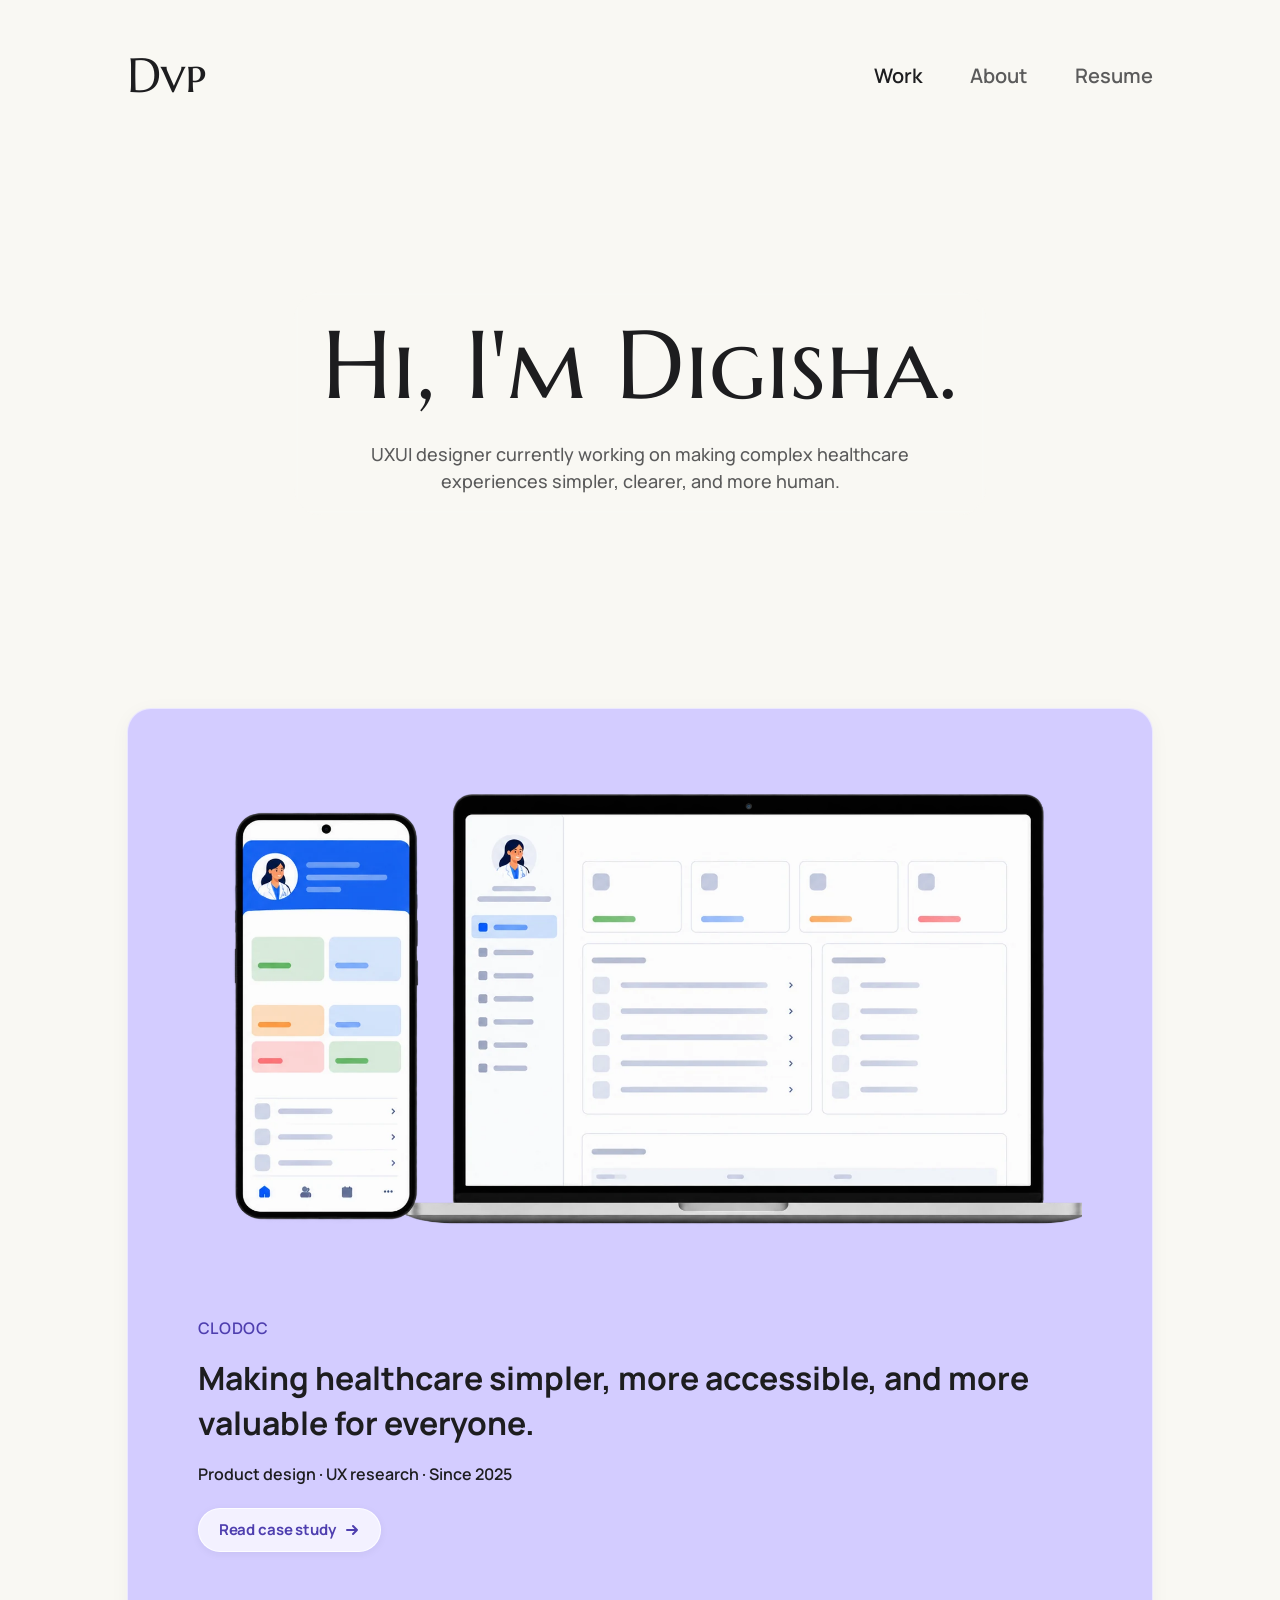
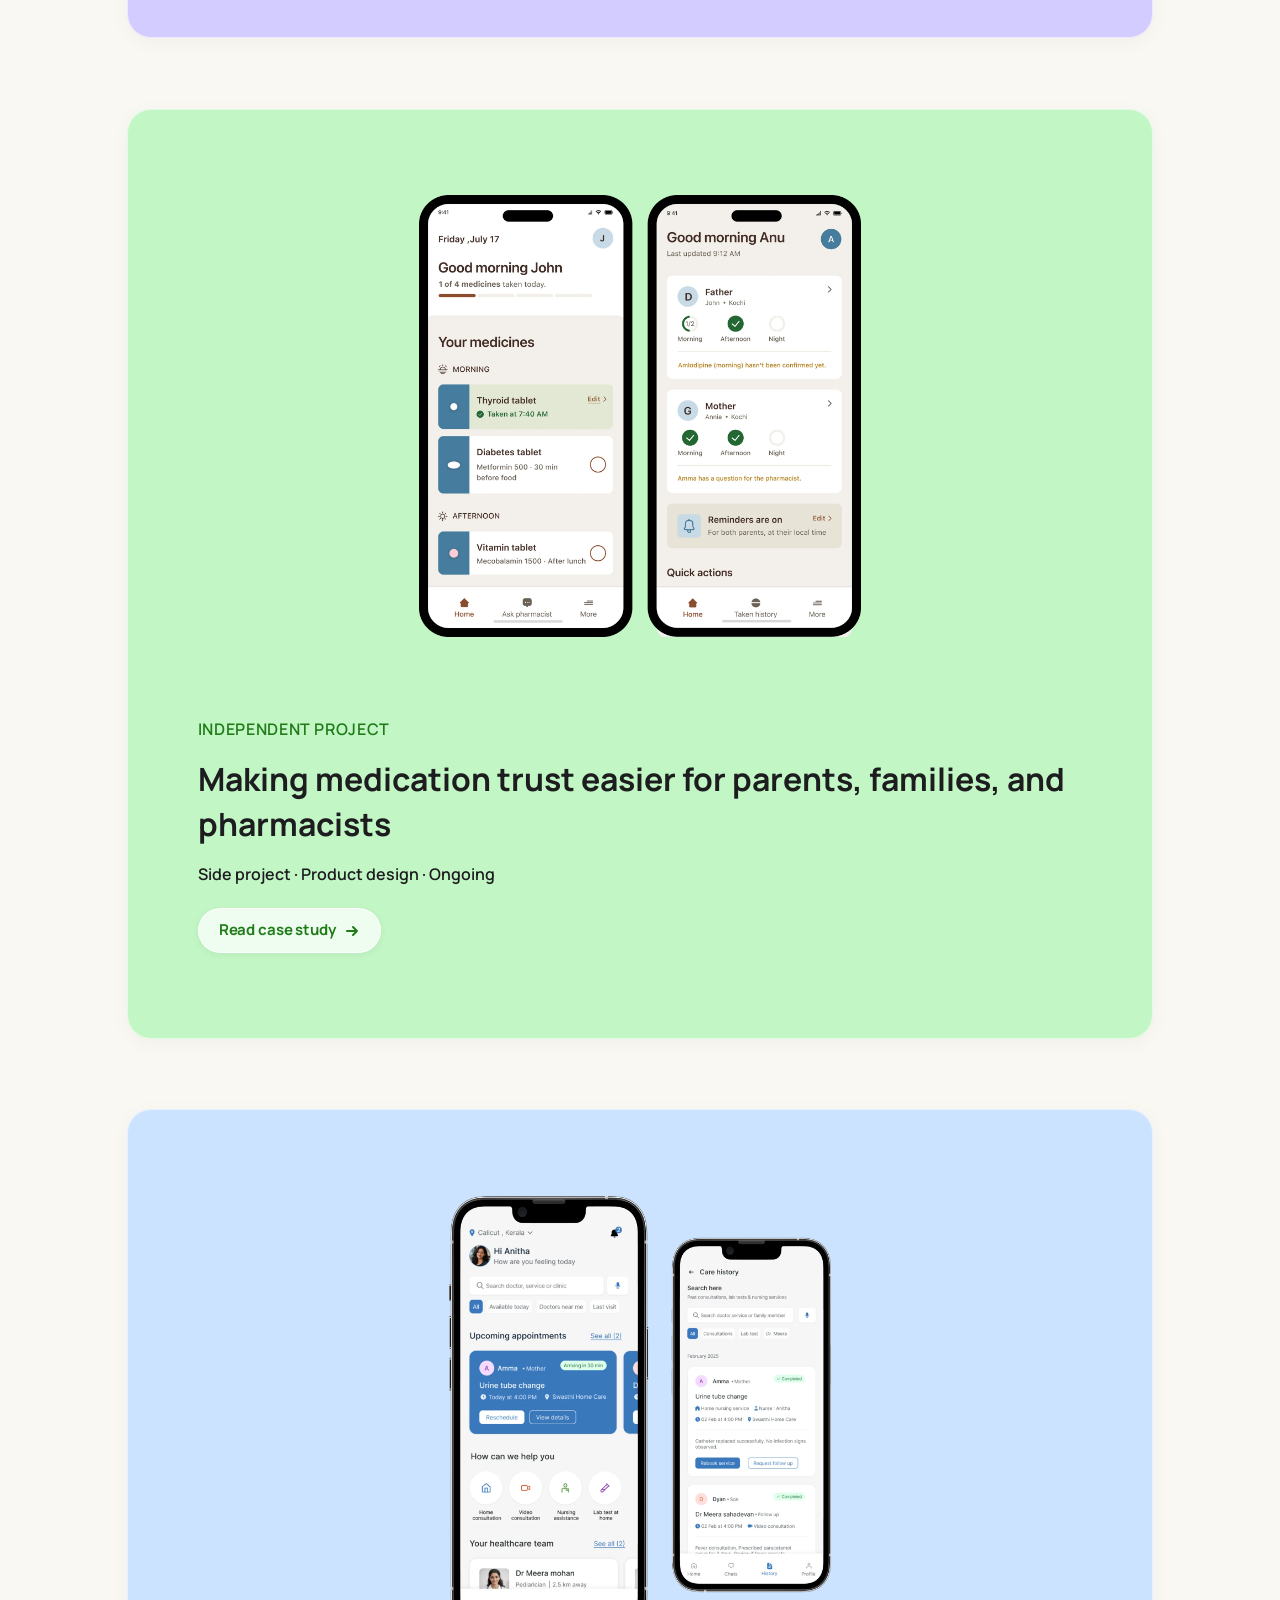
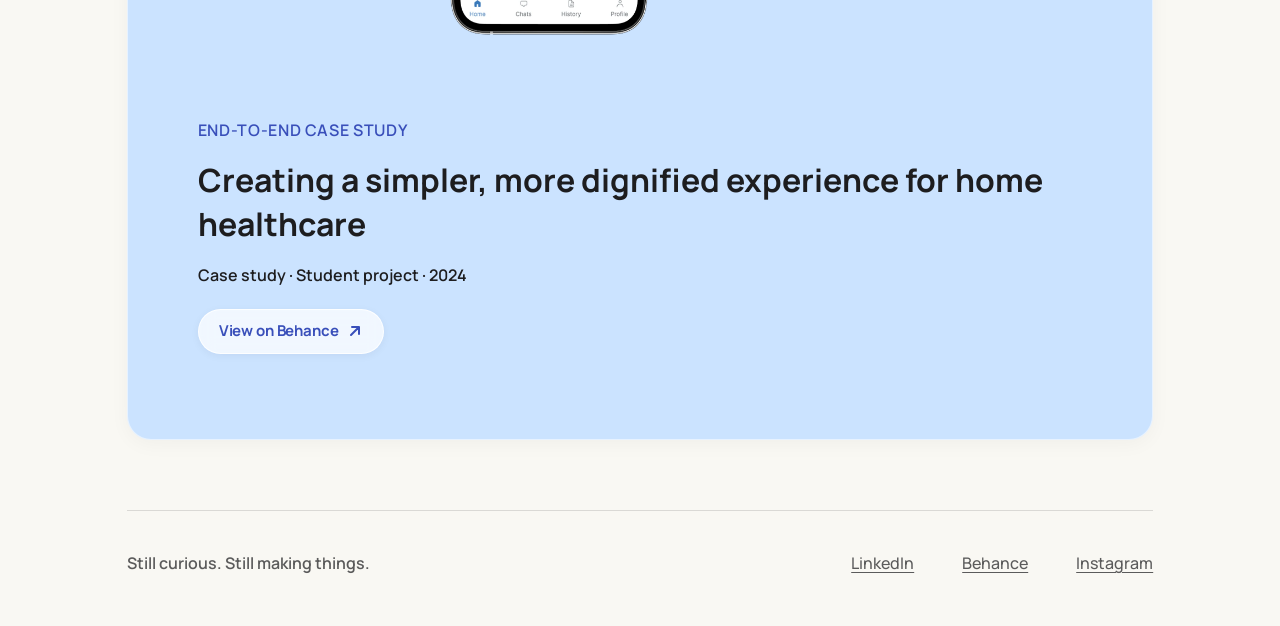
==== commit 372d7998: "Position work card CTA at bottom-left below card text on homepage" ====
--- a/index.html
+++ b/index.html
@@ -17,7 +17,7 @@
     <nav><ul>
       <li><a href="#work" aria-current="page">Work</a></li>
       <li><a href="about.html">About</a></li>
-      <li><a href="#">Resume</a></li>
+      <li><a href="Digisha_VP_UXUI_Designer.pdf" target="_blank" rel="noopener">Resume</a></li>
     </ul></nav>
   </header>
 
@@ -37,15 +37,13 @@
       <div class="info">
         <p class="eyebrow">Clodoc</p>
         <h2>Making healthcare simpler, more accessible, and more valuable for everyone.</h2>
-        <div class="card-footer">
-          <p class="meta">Product design · UX research · Since 2025</p>
-          <span class="tile-cta">
-            <span class="cta-label">Read case study</span>
-            <svg class="cta-arrow" viewBox="0 0 16 16" fill="none" stroke="currentColor" stroke-width="2" stroke-linecap="round" stroke-linejoin="round" aria-hidden="true">
-              <path d="M3 8h10M9 4l4 4-4 4"/>
-            </svg>
-          </span>
-        </div>
+        <p class="meta">Product design · UX research · Since 2025</p>
+        <span class="tile-cta">
+          <span class="cta-label">Read case study</span>
+          <svg class="cta-arrow" viewBox="0 0 16 16" fill="none" stroke="currentColor" stroke-width="2" stroke-linecap="round" stroke-linejoin="round" aria-hidden="true">
+            <path d="M3 8h10M9 4l4 4-4 4"/>
+          </svg>
+        </span>
       </div>
     </a>
     <a class="tile t2" href="takenright.html" aria-label="TakenRight Case Study — Making medication trust easier for parents, families, and pharmacists">
@@ -55,15 +53,13 @@
       <div class="info">
         <p class="eyebrow">Independent project</p>
         <h2>Making medication trust easier for parents, families, and pharmacists</h2>
-        <div class="card-footer">
-          <p class="meta">Side project · Product design · Ongoing</p>
-          <span class="tile-cta">
-            <span class="cta-label">Read case study</span>
-            <svg class="cta-arrow" viewBox="0 0 16 16" fill="none" stroke="currentColor" stroke-width="2" stroke-linecap="round" stroke-linejoin="round" aria-hidden="true">
-              <path d="M3 8h10M9 4l4 4-4 4"/>
-            </svg>
-          </span>
-        </div>
+        <p class="meta">Side project · Product design · Ongoing</p>
+        <span class="tile-cta">
+          <span class="cta-label">Read case study</span>
+          <svg class="cta-arrow" viewBox="0 0 16 16" fill="none" stroke="currentColor" stroke-width="2" stroke-linecap="round" stroke-linejoin="round" aria-hidden="true">
+            <path d="M3 8h10M9 4l4 4-4 4"/>
+          </svg>
+        </span>
       </div>
     </a>
     <a class="tile t3" href="https://www.behance.net/gallery/248913789/DoorCare-Home-Healthcare-UX-Case-Study" target="_blank" rel="noopener" aria-label="DoorCare Home Healthcare UX Case Study on Behance (opens in new tab)">
@@ -73,15 +69,13 @@
       <div class="info">
         <p class="eyebrow">End-to-end case study</p>
         <h2>Creating a simpler, more dignified experience for home healthcare</h2>
-        <div class="card-footer">
-          <p class="meta">Case study · Student project · 2024</p>
-          <span class="tile-cta">
-            <span class="cta-label">View on Behance</span>
-            <svg class="cta-arrow" viewBox="0 0 16 16" fill="none" stroke="currentColor" stroke-width="2" stroke-linecap="round" stroke-linejoin="round" aria-hidden="true">
-              <path d="M4 12L12 4M5 4h7v7"/>
-            </svg>
-          </span>
-        </div>
+        <p class="meta">Case study · Student project · 2024</p>
+        <span class="tile-cta">
+          <span class="cta-label">View on Behance</span>
+          <svg class="cta-arrow" viewBox="0 0 16 16" fill="none" stroke="currentColor" stroke-width="2" stroke-linecap="round" stroke-linejoin="round" aria-hidden="true">
+            <path d="M4 12L12 4M5 4h7v7"/>
+          </svg>
+        </span>
       </div>
     </a>
   </main>
--- a/assets/css/index.css
+++ b/assets/css/index.css
@@ -94,18 +94,12 @@
   transition:color .25s ease;
 }
 .meta{font-size:16px;font-weight:600;margin:0}
-.card-footer{
-  display:flex;
-  align-items:center;
-  justify-content:space-between;
-  gap:16px;
-  flex-wrap:wrap;
-  margin-top:6px;
-}
 .tile-cta{
   display:inline-flex;
   align-items:center;
+  align-self:flex-start;
   gap:8px;
+  margin-top:6px;
   padding:10px 20px;
   border-radius:999px;
   background:rgba(255,255,255,0.72);
